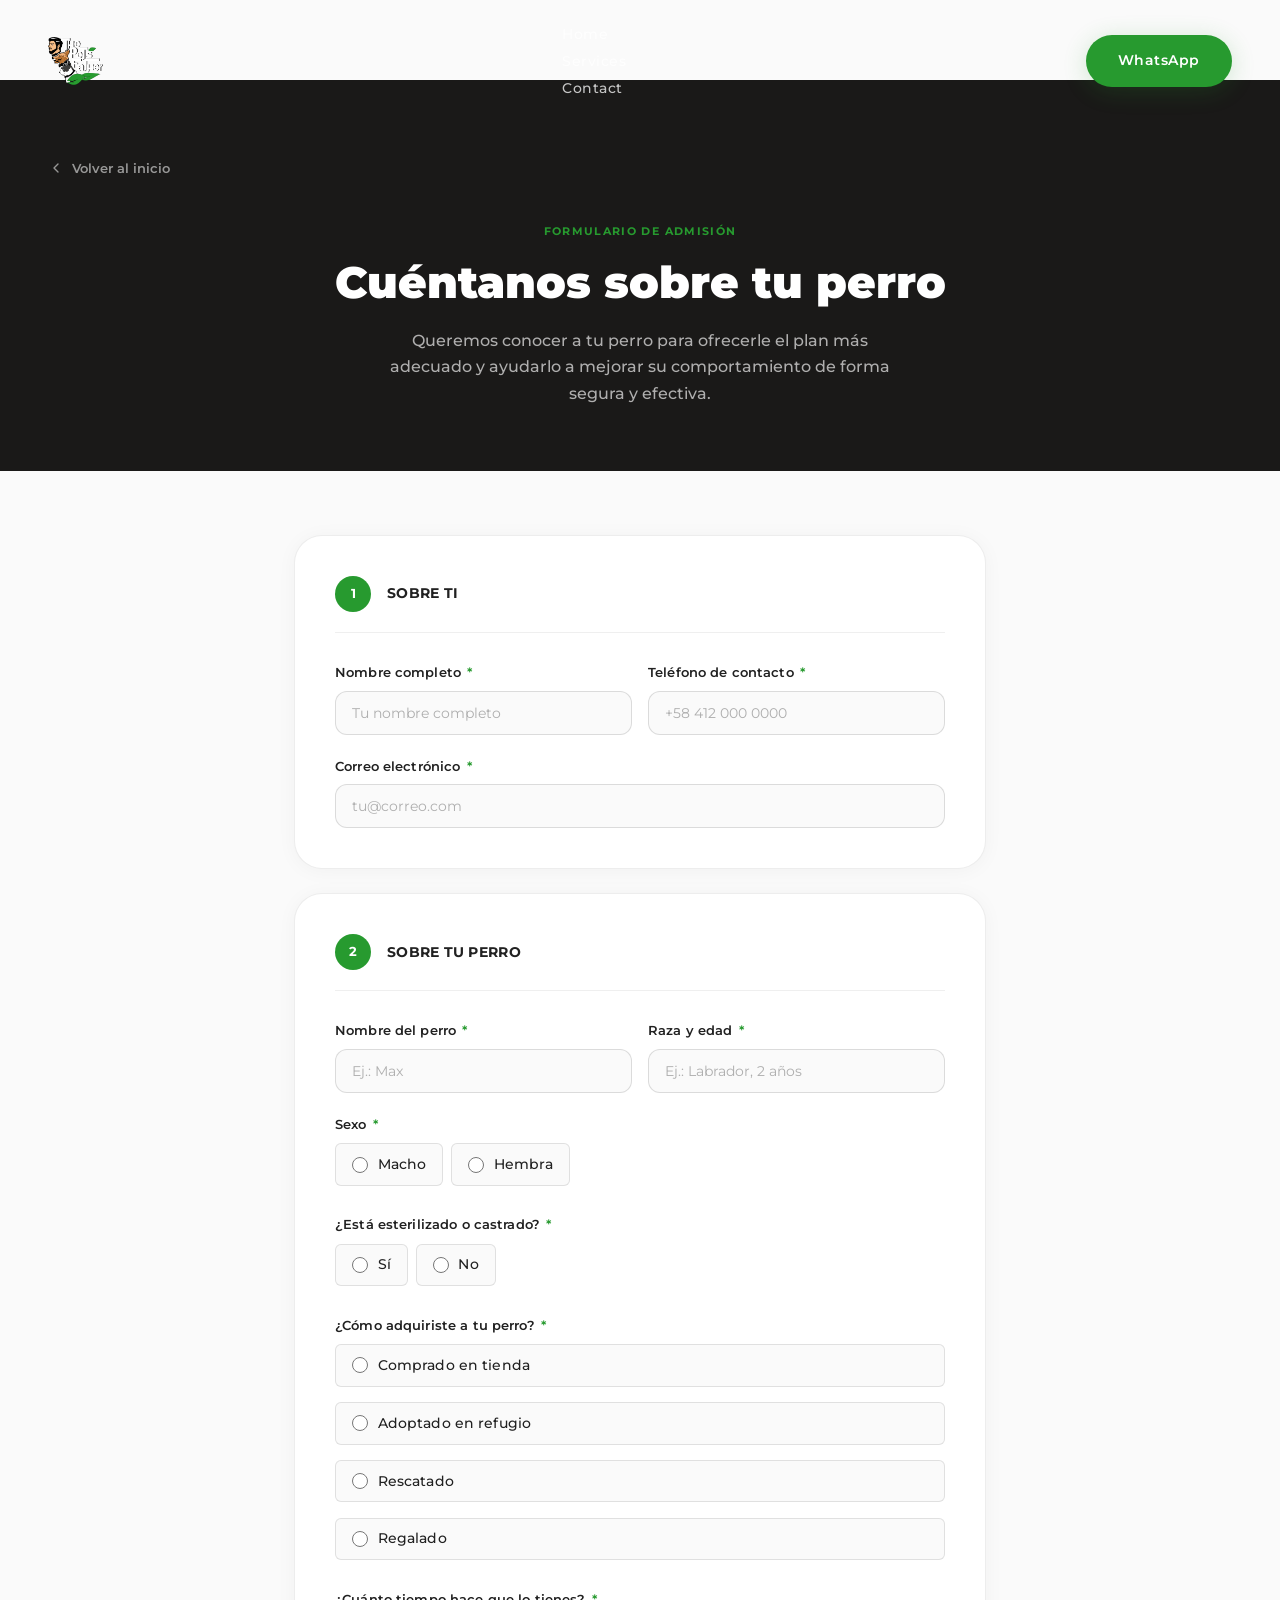
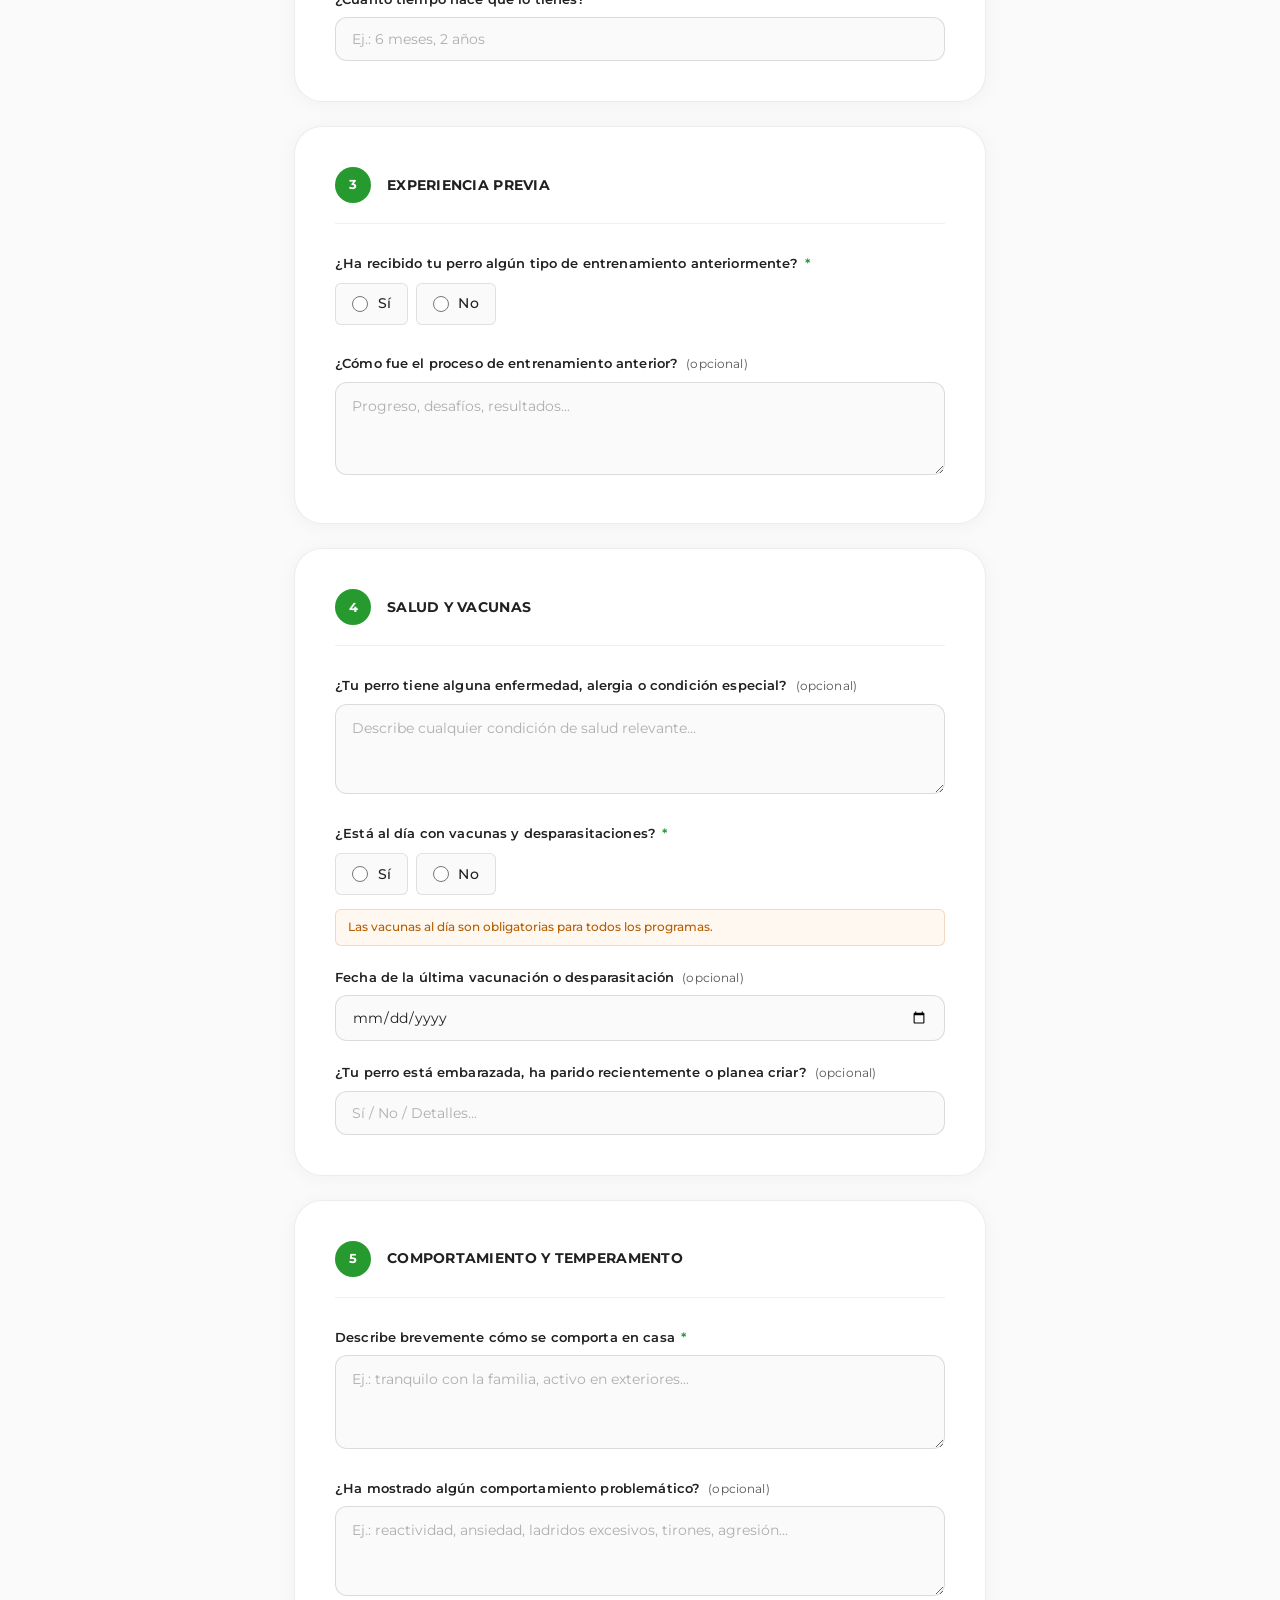
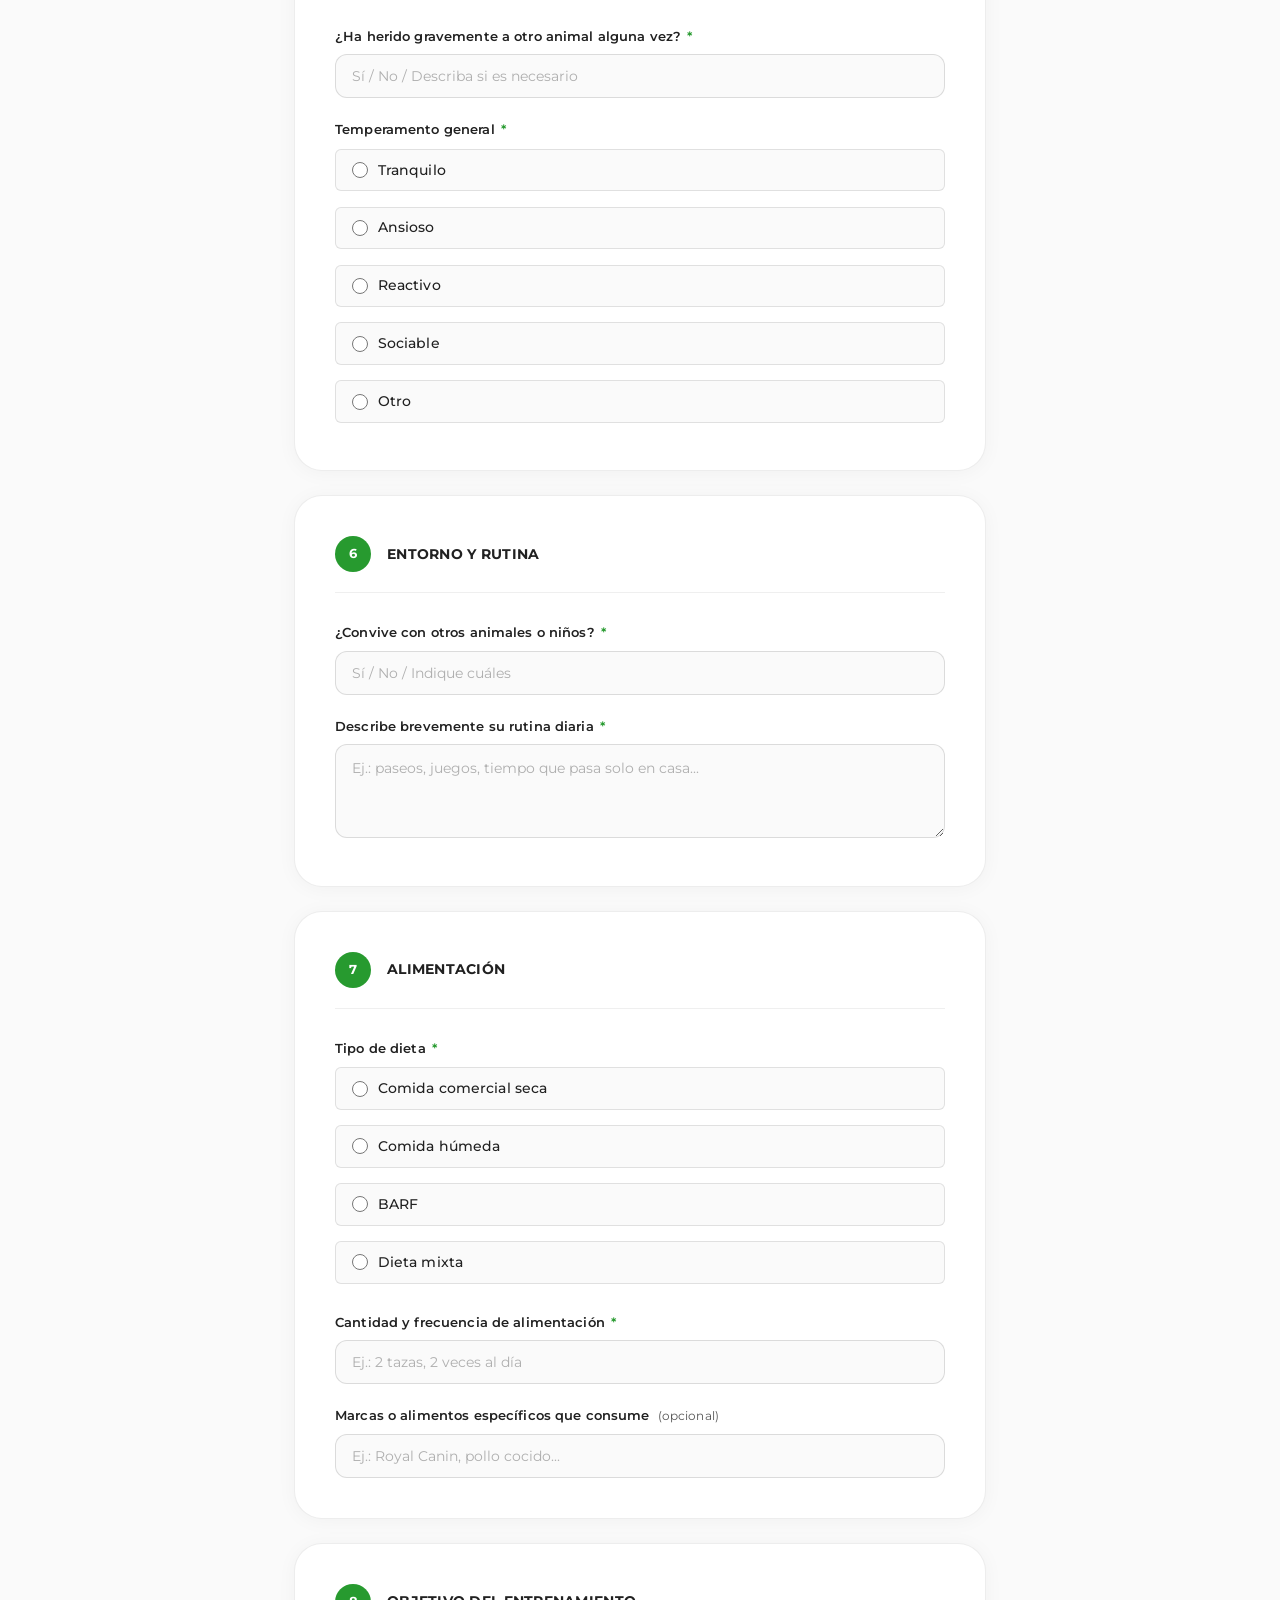
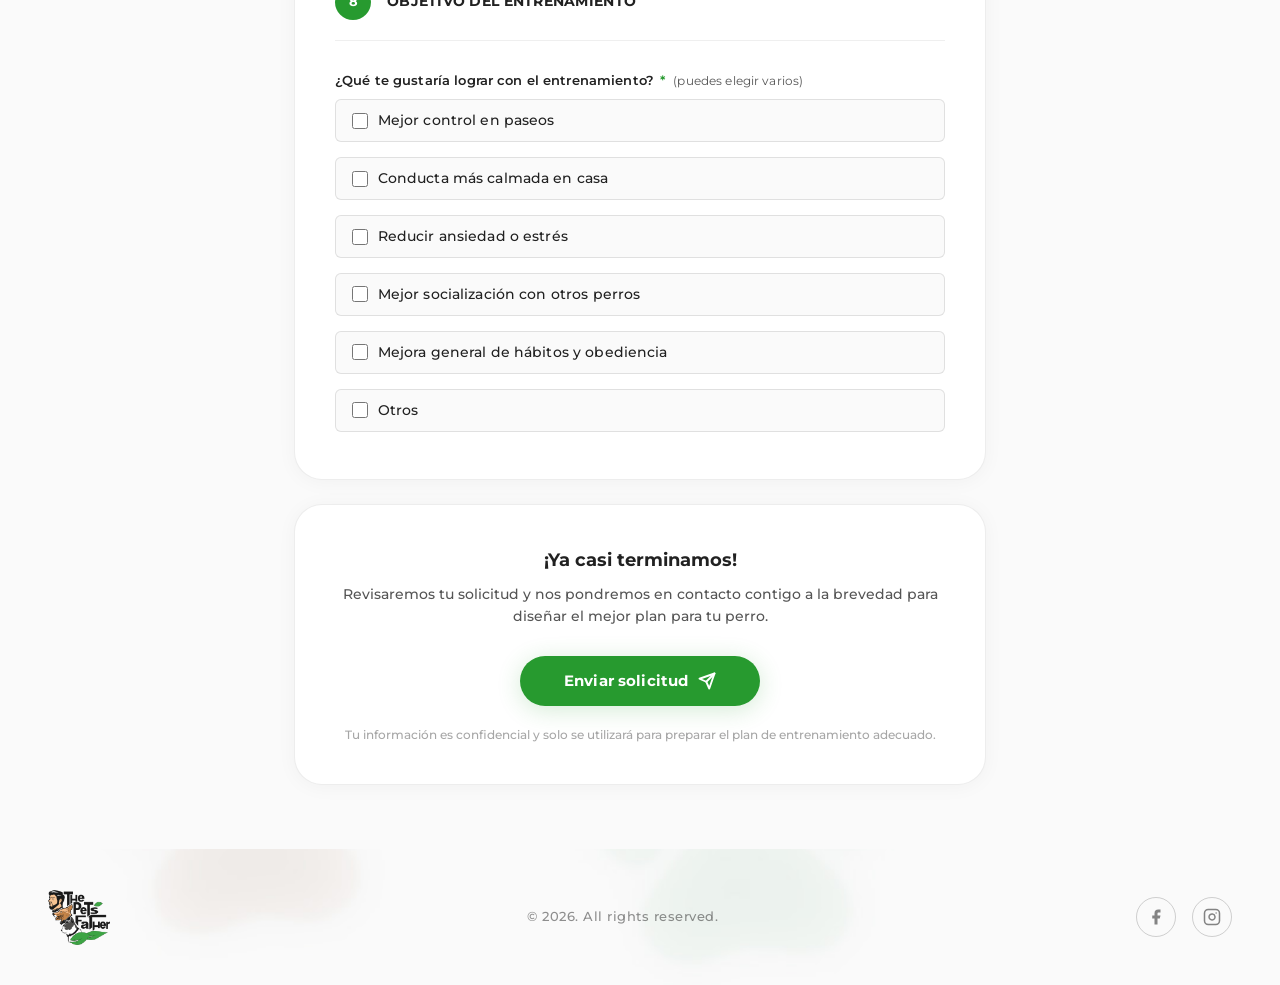
==== formulario.html @ f3e6806e "Add dynamic translation script to formulario.html" ====
<!DOCTYPE html>
<html lang="es">
<head>
  <meta charset="UTF-8">
  <meta name="viewport" content="width=device-width, initial-scale=1.0">
  <title>Formulario de Admisión — The Pets Father</title>
  <meta name="description" content="Completa el formulario de admisión para que podamos diseñar el plan de entrenamiento más adecuado para tu perro.">
  <link rel="preconnect" href="https://fonts.googleapis.com">
  <link rel="preconnect" href="https://fonts.gstatic.com" crossorigin>
  <link href="https://fonts.googleapis.com/css2?family=Montserrat:wght@400;500;600;700;900&display=swap" rel="stylesheet">
  <link rel="stylesheet" href="css/styles.css">
  <style>
    /* ── Form Page Specific Styles ── */

    .form-page {
      min-height: 100vh;
      background: var(--color-bg);
      padding-top: 5rem; /* offset for fixed header */
    }

    /* ── Page Hero ── */
    .form-hero {
      background: var(--color-dark-deep);
      padding: clamp(3rem, 6vw, 5rem) 0 clamp(2.5rem, 5vw, 4rem);
      text-align: center;
    }

    .form-hero__eyebrow {
      display: inline-block;
      font-size: 0.7rem;
      font-weight: 700;
      letter-spacing: 0.12em;
      color: var(--color-green);
      text-transform: uppercase;
      margin-bottom: 1rem;
    }

    .form-hero__title {
      font-size: clamp(1.75rem, 4vw, 2.75rem);
      font-weight: 900;
      color: var(--color-white);
      line-height: 1.15;
      margin: 0 auto 1.25rem;
      max-width: 620px;
    }

    .form-hero__desc {
      font-size: clamp(0.9rem, 1.5vw, 1rem);
      color: rgba(255, 255, 255, 0.65);
      max-width: 520px;
      margin: 0 auto;
      line-height: 1.65;
    }

    /* ── Form Container ── */
    .form-container {
      max-width: 740px;
      margin: 0 auto;
      padding: clamp(2.5rem, 5vw, 4rem) var(--space-md);
    }

    /* ── Progress Bar ── */
    .form-progress {
      display: flex;
      align-items: center;
      gap: 0.5rem;
      margin-bottom: clamp(2rem, 4vw, 3rem);
      overflow-x: auto;
      padding-bottom: 0.25rem;
      scrollbar-width: none;
    }

    .form-progress::-webkit-scrollbar { display: none; }

    .progress-step {
      display: flex;
      align-items: center;
      gap: 0.5rem;
      flex-shrink: 0;
    }

    .progress-step__dot {
      width: 28px;
      height: 28px;
      border-radius: 50%;
      background: var(--color-surface);
      border: 2px solid rgba(33, 33, 33, 0.12);
      display: flex;
      align-items: center;
      justify-content: center;
      font-size: 0.7rem;
      font-weight: 700;
      color: var(--color-text-light);
      transition: all var(--transition-smooth);
    }

    .progress-step__dot.active {
      background: var(--color-green);
      border-color: var(--color-green);
      color: white;
    }

    .progress-step__dot.done {
      background: var(--color-green);
      border-color: var(--color-green);
      color: white;
    }

    .progress-step__line {
      flex: 1;
      height: 2px;
      background: rgba(33, 33, 33, 0.1);
      min-width: 20px;
      max-width: 40px;
    }

    /* ── Form Sections ── */
    .form-section {
      background: white;
      border-radius: var(--radius-xl);
      border: 1px solid rgba(33, 33, 33, 0.08);
      padding: clamp(1.75rem, 4vw, 2.5rem);
      margin-bottom: 1.5rem;
      box-shadow: var(--shadow-subtle);
    }

    .form-section__header {
      display: flex;
      align-items: center;
      gap: 1rem;
      margin-bottom: 1.75rem;
      padding-bottom: 1.25rem;
      border-bottom: 1px solid rgba(33, 33, 33, 0.07);
    }

    .form-section__number {
      width: 36px;
      height: 36px;
      border-radius: 50%;
      background: var(--color-green);
      color: white;
      font-size: 0.8rem;
      font-weight: 700;
      display: flex;
      align-items: center;
      justify-content: center;
      flex-shrink: 0;
    }

    .form-section__title {
      font-size: 1rem;
      font-weight: 700;
      color: var(--color-text);
      letter-spacing: 0.02em;
      text-transform: uppercase;
      font-size: 0.85rem;
    }

    /* ── Form Fields ── */
    .field-group {
      margin-bottom: 1.25rem;
    }

    .field-group:last-child {
      margin-bottom: 0;
    }

    .field-row {
      display: grid;
      grid-template-columns: 1fr 1fr;
      gap: 1rem;
    }

    @media (max-width: 560px) {
      .field-row {
        grid-template-columns: 1fr;
      }
    }

    label {
      display: block;
      font-size: 0.825rem;
      font-weight: 600;
      color: var(--color-text);
      margin-bottom: 0.45rem;
      letter-spacing: 0.01em;
    }

    label .required {
      color: var(--color-green);
      margin-left: 2px;
    }

    label .optional {
      font-weight: 400;
      color: var(--color-text-light);
      font-size: 0.775rem;
      margin-left: 4px;
    }

    input[type="text"],
    input[type="email"],
    input[type="tel"],
    input[type="date"],
    select,
    textarea {
      width: 100%;
      padding: 0.75rem 1rem;
      border: 1.5px solid rgba(33, 33, 33, 0.14);
      border-radius: var(--radius-md);
      font-family: 'Montserrat', sans-serif;
      font-size: 0.875rem;
      color: var(--color-text);
      background: var(--color-bg);
      transition: border-color var(--transition-fast), box-shadow var(--transition-fast);
      appearance: none;
      -webkit-appearance: none;
      box-sizing: border-box;
    }

    input[type="text"]::placeholder,
    input[type="email"]::placeholder,
    input[type="tel"]::placeholder,
    textarea::placeholder {
      color: rgba(33, 33, 33, 0.35);
    }

    input[type="text"]:focus,
    input[type="email"]:focus,
    input[type="tel"]:focus,
    input[type="date"]:focus,
    select:focus,
    textarea:focus {
      outline: none;
      border-color: var(--color-green);
      box-shadow: 0 0 0 3px rgba(39, 154, 47, 0.1);
      background: white;
    }

    select {
      background-image: url("data:image/svg+xml,%3Csvg xmlns='http://www.w3.org/2000/svg' width='16' height='16' viewBox='0 0 24 24' fill='none' stroke='%23555' stroke-width='2' stroke-linecap='round' stroke-linejoin='round'%3E%3Cpolyline points='6 9 12 15 18 9'/%3E%3C/svg%3E");
      background-repeat: no-repeat;
      background-position: right 0.85rem center;
      padding-right: 2.5rem;
      cursor: pointer;
    }

    textarea {
      resize: vertical;
      min-height: 90px;
      line-height: 1.6;
    }

    /* ── Radio / Checkbox Groups ── */
    .choice-group {
      display: flex;
      flex-direction: column;
      gap: 0.5rem;
      margin-top: 0.5rem;
    }

    .choice-group--inline {
      flex-direction: row;
      flex-wrap: wrap;
      gap: 0.5rem;
    }

    .choice-option {
      display: flex;
      align-items: center;
      gap: 0.6rem;
      cursor: pointer;
      padding: 0.55rem 1rem;
      border-radius: var(--radius-sm);
      border: 1.5px solid rgba(33, 33, 33, 0.12);
      background: var(--color-bg);
      transition: all var(--transition-fast);
      user-select: none;
    }

    .choice-option:hover {
      border-color: var(--color-green);
      background: rgba(39, 154, 47, 0.04);
    }

    .choice-option input[type="radio"],
    .choice-option input[type="checkbox"] {
      width: 16px;
      height: 16px;
      flex-shrink: 0;
      accent-color: var(--color-green);
      cursor: pointer;
      margin: 0;
      padding: 0;
      border: none;
      border-radius: 0;
      background: none;
      box-shadow: none;
    }

    .choice-option input[type="radio"]:focus,
    .choice-option input[type="checkbox"]:focus {
      outline: 2px solid var(--color-green);
      outline-offset: 2px;
      box-shadow: none;
      border-color: transparent;
    }

    .choice-option span {
      font-size: 0.85rem;
      font-weight: 500;
      color: var(--color-text);
    }

    .choice-option:has(input:checked) {
      border-color: var(--color-green);
      background: rgba(39, 154, 47, 0.06);
    }

    /* Conditional sub-field */
    .conditional-field {
      margin-top: 0.75rem;
      padding-top: 0.75rem;
      border-top: 1px solid rgba(33, 33, 33, 0.07);
      display: none;
    }

    .conditional-field.visible {
      display: block;
    }

    /* ── Note / Warning ── */
    .field-note {
      font-size: 0.775rem;
      color: var(--color-text-light);
      margin-top: 0.4rem;
      line-height: 1.5;
    }

    .field-note--warning {
      color: #b35c00;
      background: #fff8f0;
      border: 1px solid rgba(179, 92, 0, 0.2);
      border-radius: var(--radius-sm);
      padding: 0.5rem 0.75rem;
    }

    /* ── Submit Section ── */
    .form-submit {
      background: white;
      border-radius: var(--radius-xl);
      border: 1px solid rgba(33, 33, 33, 0.08);
      padding: clamp(1.75rem, 4vw, 2.5rem);
      text-align: center;
      box-shadow: var(--shadow-subtle);
    }

    .form-submit__title {
      font-size: 1.1rem;
      font-weight: 700;
      color: var(--color-text);
      margin-bottom: 0.5rem;
    }

    .form-submit__desc {
      font-size: 0.875rem;
      color: var(--color-text-light);
      line-height: 1.6;
      margin-bottom: 1.75rem;
    }

    .btn--submit {
      background: var(--color-green);
      color: white;
      padding: 1rem 2.75rem;
      font-size: 0.925rem;
      font-weight: 700;
      border-radius: var(--radius-full);
      border: none;
      cursor: pointer;
      box-shadow: var(--shadow-green);
      transition: all var(--transition-smooth);
      letter-spacing: 0.01em;
      display: inline-flex;
      align-items: center;
      gap: 0.6rem;
    }

    .btn--submit:hover {
      background: var(--color-green-dark);
      transform: translateY(-2px);
      box-shadow: 0 8px 32px rgba(39, 154, 47, 0.3);
    }

    .btn--submit:focus {
      outline: 2px solid var(--color-green);
      outline-offset: 3px;
    }

    .btn--submit:active {
      transform: translateY(0);
    }

    .form-submit__privacy {
      font-size: 0.75rem;
      color: rgba(33, 33, 33, 0.4);
      margin-top: 1.25rem;
      line-height: 1.5;
    }

    /* ── Success State ── */
    .form-success {
      display: none;
      text-align: center;
      padding: clamp(3rem, 6vw, 5rem) 1.5rem;
    }

    .form-success.visible {
      display: block;
    }

    .form-success__icon {
      width: 72px;
      height: 72px;
      background: rgba(39, 154, 47, 0.1);
      border-radius: 50%;
      display: flex;
      align-items: center;
      justify-content: center;
      margin: 0 auto 1.5rem;
    }

    .form-success__icon svg {
      color: var(--color-green);
    }

    .form-success__title {
      font-size: clamp(1.5rem, 3vw, 2rem);
      font-weight: 900;
      color: var(--color-text);
      margin-bottom: 0.75rem;
    }

    .form-success__desc {
      font-size: 1rem;
      color: var(--color-text-light);
      max-width: 440px;
      margin: 0 auto 2rem;
      line-height: 1.65;
    }

    .form-body.submitted .form-sections {
      display: none;
    }

    .form-body.submitted .form-success {
      display: block;
    }

    /* ── Back link ── */
    .back-link-row {
      display: block;
      text-align: left;
      margin-bottom: 2rem;
    }

    .back-link {
      display: inline-flex;
      align-items: center;
      gap: 0.5rem;
      font-size: 0.825rem;
      font-weight: 600;
      color: rgba(255,255,255,0.55);
      text-decoration: none;
      transition: color var(--transition-fast);
    }

    .back-link:hover {
      color: white;
    }

    .back-link svg {
      width: 16px;
      height: 16px;
    }
  </style>
</head>
<body>

  <!-- ── Header ── -->
  <header class="header" id="site-header">
    <div class="container header__inner">
      <a href="index.html" class="header__logo" aria-label="The Pets Father — Inicio">
        <img src="Assets/logo white font.webp" alt="The Pets Father" width="160" height="48">
      </a>
      <nav class="header__nav" aria-label="Navegación principal">
        <ul class="header__nav-list">
          <li><a href="index.html" class="header__nav-link">Home</a></li>
          <li><a href="index.html#servicios" class="header__nav-link">Services</a></li>
          <li><a href="index.html#contacto" class="header__nav-link">Contact</a></li>
        </ul>
      </nav>
      <a href="https://api.whatsapp.com/send/?phone=584127922004&text=Hola%2C+me+interesa+el+servicio+de+%2ACuidado+Exclusivo%2A&type=phone_number&app_absent=0"
        class="btn btn--primary header__cta" target="_blank" rel="noopener noreferrer">
        WhatsApp
      </a>
      <button class="header__menu-toggle" aria-label="Abrir menú" aria-expanded="false" aria-controls="mobile-nav">
        <span></span><span></span><span></span>
      </button>
    </div>
    <nav class="mobile-nav" id="mobile-nav" aria-label="Menú móvil">
      <a href="index.html" class="mobile-nav__link">Home</a>
      <a href="index.html#servicios" class="mobile-nav__link">Services</a>
      <a href="index.html#contacto" class="mobile-nav__link">Contact</a>
    </nav>
  </header>

  <!-- ── Page Hero ── -->
  <div class="form-page">
    <div class="form-hero">
      <div class="container">
        <div class="back-link-row">
          <a href="index.html" class="back-link">
            <svg viewBox="0 0 24 24" fill="none" stroke="currentColor" stroke-width="2" stroke-linecap="round" stroke-linejoin="round"><polyline points="15 18 9 12 15 6"/></svg>
            Volver al inicio
          </a>
        </div>
        <p class="form-hero__eyebrow">FORMULARIO DE ADMISIÓN</p>
        <h1 class="form-hero__title">Cuéntanos sobre tu perro</h1>
        <p class="form-hero__desc">Queremos conocer a tu perro para ofrecerle el plan más adecuado y ayudarlo a mejorar su comportamiento de forma segura y efectiva.</p>
      </div>
    </div>

    <!-- ── Form Body ── -->
    <div class="form-container">
      <div class="form-body" id="form-body">

        <!-- Success State -->
        <div class="form-success" id="form-success" role="alert" aria-live="polite">
          <div class="form-success__icon">
            <svg width="36" height="36" viewBox="0 0 24 24" fill="none" stroke="currentColor" stroke-width="2.5" stroke-linecap="round" stroke-linejoin="round"><polyline points="20 6 9 17 4 12"/></svg>
          </div>
          <h2 class="form-success__title">¡Recibimos tu solicitud!</h2>
          <p class="form-success__desc">Revisaremos la información y nos pondremos en contacto contigo a la brevedad para diseñar el mejor plan para tu perro.</p>
          <a href="index.html" class="btn btn--primary">Volver al inicio</a>
        </div>

        <div class="form-sections" id="form-sections">
          <form id="admission-form" novalidate>

            <!-- Section 1 — Sobre ti -->
            <div class="form-section">
              <div class="form-section__header">
                <div class="form-section__number" aria-hidden="true">1</div>
                <h2 class="form-section__title">Sobre ti</h2>
              </div>

              <div class="field-row">
                <div class="field-group">
                  <label for="nombre">Nombre completo <span class="required" aria-label="requerido">*</span></label>
                  <input type="text" id="nombre" name="nombre" placeholder="Tu nombre completo" required autocomplete="name">
                </div>
                <div class="field-group">
                  <label for="telefono">Teléfono de contacto <span class="required" aria-label="requerido">*</span></label>
                  <input type="tel" id="telefono" name="telefono" placeholder="+58 412 000 0000" required autocomplete="tel">
                </div>
              </div>

              <div class="field-group">
                <label for="email">Correo electrónico <span class="required" aria-label="requerido">*</span></label>
                <input type="email" id="email" name="email" placeholder="tu@correo.com" required autocomplete="email">
              </div>
            </div>

            <!-- Section 2 — Sobre tu perro -->
            <div class="form-section">
              <div class="form-section__header">
                <div class="form-section__number" aria-hidden="true">2</div>
                <h2 class="form-section__title">Sobre tu perro</h2>
              </div>

              <div class="field-row">
                <div class="field-group">
                  <label for="nombre-perro">Nombre del perro <span class="required" aria-label="requerido">*</span></label>
                  <input type="text" id="nombre-perro" name="nombre_perro" placeholder="Ej.: Max" required>
                </div>
                <div class="field-group">
                  <label for="raza-edad">Raza y edad <span class="required" aria-label="requerido">*</span></label>
                  <input type="text" id="raza-edad" name="raza_edad" placeholder="Ej.: Labrador, 2 años" required>
                </div>
              </div>

              <div class="field-group">
                <label>Sexo <span class="required" aria-label="requerido">*</span></label>
                <div class="choice-group choice-group--inline" role="radiogroup" aria-label="Sexo del perro">
                  <label class="choice-option">
                    <input type="radio" name="sexo" value="macho" required>
                    <span>Macho</span>
                  </label>
                  <label class="choice-option">
                    <input type="radio" name="sexo" value="hembra">
                    <span>Hembra</span>
                  </label>
                </div>
              </div>

              <div class="field-group">
                <label>¿Está esterilizado o castrado? <span class="required" aria-label="requerido">*</span></label>
                <div class="choice-group choice-group--inline" role="radiogroup" aria-label="Estado de esterilización">
                  <label class="choice-option">
                    <input type="radio" name="esterilizado" value="si" required>
                    <span>Sí</span>
                  </label>
                  <label class="choice-option">
                    <input type="radio" name="esterilizado" value="no">
                    <span>No</span>
                  </label>
                </div>
              </div>

              <div class="field-group">
                <label>¿Cómo adquiriste a tu perro? <span class="required" aria-label="requerido">*</span></label>
                <div class="choice-group" role="radiogroup" aria-label="Forma de adquisición">
                  <label class="choice-option">
                    <input type="radio" name="adquisicion" value="tienda" required>
                    <span>Comprado en tienda</span>
                  </label>
                  <label class="choice-option">
                    <input type="radio" name="adquisicion" value="refugio">
                    <span>Adoptado en refugio</span>
                  </label>
                  <label class="choice-option">
                    <input type="radio" name="adquisicion" value="rescatado">
                    <span>Rescatado</span>
                  </label>
                  <label class="choice-option">
                    <input type="radio" name="adquisicion" value="regalado">
                    <span>Regalado</span>
                  </label>
                </div>
              </div>

              <div class="field-group">
                <label for="tiempo-tenencia">¿Cuánto tiempo hace que lo tienes? <span class="required" aria-label="requerido">*</span></label>
                <input type="text" id="tiempo-tenencia" name="tiempo_tenencia" placeholder="Ej.: 6 meses, 2 años" required>
              </div>
            </div>

            <!-- Section 3 — Experiencia previa -->
            <div class="form-section">
              <div class="form-section__header">
                <div class="form-section__number" aria-hidden="true">3</div>
                <h2 class="form-section__title">Experiencia previa</h2>
              </div>

              <div class="field-group">
                <label>¿Ha recibido tu perro algún tipo de entrenamiento anteriormente? <span class="required" aria-label="requerido">*</span></label>
                <div class="choice-group choice-group--inline" role="radiogroup" aria-label="Entrenamiento previo">
                  <label class="choice-option">
                    <input type="radio" name="entrenamiento_previo" value="si" id="entrenamiento-si" required>
                    <span>Sí</span>
                  </label>
                  <label class="choice-option">
                    <input type="radio" name="entrenamiento_previo" value="no" id="entrenamiento-no">
                    <span>No</span>
                  </label>
                </div>

                <div class="conditional-field" id="tipo-entrenamiento-field">
                  <label for="tipo-entrenamiento">¿Qué tipo de entrenamiento?</label>
                  <input type="text" id="tipo-entrenamiento" name="tipo_entrenamiento" placeholder="Ej.: obediencia básica, clicker, etc.">
                </div>
              </div>

              <div class="field-group">
                <label for="proceso-entrenamiento">¿Cómo fue el proceso de entrenamiento anterior? <span class="optional">(opcional)</span></label>
                <textarea id="proceso-entrenamiento" name="proceso_entrenamiento" placeholder="Progreso, desafíos, resultados..." rows="3"></textarea>
              </div>
            </div>

            <!-- Section 4 — Salud y vacunas -->
            <div class="form-section">
              <div class="form-section__header">
                <div class="form-section__number" aria-hidden="true">4</div>
                <h2 class="form-section__title">Salud y vacunas</h2>
              </div>

              <div class="field-group">
                <label for="condicion-especial">¿Tu perro tiene alguna enfermedad, alergia o condición especial? <span class="optional">(opcional)</span></label>
                <textarea id="condicion-especial" name="condicion_especial" placeholder="Describe cualquier condición de salud relevante..." rows="2"></textarea>
              </div>

              <div class="field-group">
                <label>¿Está al día con vacunas y desparasitaciones? <span class="required" aria-label="requerido">*</span></label>
                <div class="choice-group choice-group--inline" role="radiogroup" aria-label="Estado de vacunación">
                  <label class="choice-option">
                    <input type="radio" name="vacunas" value="si" required>
                    <span>Sí</span>
                  </label>
                  <label class="choice-option">
                    <input type="radio" name="vacunas" value="no">
                    <span>No</span>
                  </label>
                </div>
                <p class="field-note field-note--warning">Las vacunas al día son obligatorias para todos los programas.</p>
              </div>

              <div class="field-group">
                <label for="fecha-vacuna">Fecha de la última vacunación o desparasitación <span class="optional">(opcional)</span></label>
                <input type="date" id="fecha-vacuna" name="fecha_vacuna">
              </div>

              <div class="field-group">
                <label for="estado-reproductivo">¿Tu perro está embarazada, ha parido recientemente o planea criar? <span class="optional">(opcional)</span></label>
                <input type="text" id="estado-reproductivo" name="estado_reproductivo" placeholder="Sí / No / Detalles...">
              </div>
            </div>

            <!-- Section 5 — Comportamiento y temperamento -->
            <div class="form-section">
              <div class="form-section__header">
                <div class="form-section__number" aria-hidden="true">5</div>
                <h2 class="form-section__title">Comportamiento y temperamento</h2>
              </div>

              <div class="field-group">
                <label for="comportamiento-casa">Describe brevemente cómo se comporta en casa <span class="required" aria-label="requerido">*</span></label>
                <textarea id="comportamiento-casa" name="comportamiento_casa" placeholder="Ej.: tranquilo con la familia, activo en exteriores..." rows="3" required></textarea>
              </div>

              <div class="field-group">
                <label for="comportamiento-problematico">¿Ha mostrado algún comportamiento problemático? <span class="optional">(opcional)</span></label>
                <textarea id="comportamiento-problematico" name="comportamiento_problematico" placeholder="Ej.: reactividad, ansiedad, ladridos excesivos, tirones, agresión..." rows="2"></textarea>
              </div>

              <div class="field-group">
                <label for="heridas-animales">¿Ha herido gravemente a otro animal alguna vez? <span class="required" aria-label="requerido">*</span></label>
                <input type="text" id="heridas-animales" name="heridas_animales" placeholder="Sí / No / Describa si es necesario" required>
              </div>

              <div class="field-group">
                <label>Temperamento general <span class="required" aria-label="requerido">*</span></label>
                <div class="choice-group" role="group" aria-label="Temperamento del perro">
                  <label class="choice-option">
                    <input type="radio" name="temperamento" value="tranquilo" required>
                    <span>Tranquilo</span>
                  </label>
                  <label class="choice-option">
                    <input type="radio" name="temperamento" value="ansioso">
                    <span>Ansioso</span>
                  </label>
                  <label class="choice-option">
                    <input type="radio" name="temperamento" value="reactivo">
                    <span>Reactivo</span>
                  </label>
                  <label class="choice-option">
                    <input type="radio" name="temperamento" value="sociable">
                    <span>Sociable</span>
                  </label>
                  <label class="choice-option">
                    <input type="radio" name="temperamento" value="otro">
                    <span>Otro</span>
                  </label>
                  <div class="conditional-field" id="temperamento-otro-field">
                    <label for="temperamento-otro">Especifica:</label>
                    <input type="text" id="temperamento-otro" name="temperamento_otro" placeholder="Describe el temperamento...">
                  </div>
                </div>
              </div>
            </div>

            <!-- Section 6 — Entorno y rutina -->
            <div class="form-section">
              <div class="form-section__header">
                <div class="form-section__number" aria-hidden="true">6</div>
                <h2 class="form-section__title">Entorno y rutina</h2>
              </div>

              <div class="field-group">
                <label for="convivencia">¿Convive con otros animales o niños? <span class="required" aria-label="requerido">*</span></label>
                <input type="text" id="convivencia" name="convivencia" placeholder="Sí / No / Indique cuáles" required>
              </div>

              <div class="field-group">
                <label for="rutina-diaria">Describe brevemente su rutina diaria <span class="required" aria-label="requerido">*</span></label>
                <textarea id="rutina-diaria" name="rutina_diaria" placeholder="Ej.: paseos, juegos, tiempo que pasa solo en casa..." rows="3" required></textarea>
              </div>
            </div>

            <!-- Section 7 — Alimentación -->
            <div class="form-section">
              <div class="form-section__header">
                <div class="form-section__number" aria-hidden="true">7</div>
                <h2 class="form-section__title">Alimentación</h2>
              </div>

              <div class="field-group">
                <label>Tipo de dieta <span class="required" aria-label="requerido">*</span></label>
                <div class="choice-group" role="radiogroup" aria-label="Tipo de dieta">
                  <label class="choice-option">
                    <input type="radio" name="dieta" value="seca" required>
                    <span>Comida comercial seca</span>
                  </label>
                  <label class="choice-option">
                    <input type="radio" name="dieta" value="humeda">
                    <span>Comida húmeda</span>
                  </label>
                  <label class="choice-option">
                    <input type="radio" name="dieta" value="barf">
                    <span>BARF</span>
                  </label>
                  <label class="choice-option">
                    <input type="radio" name="dieta" value="mixta">
                    <span>Dieta mixta</span>
                  </label>
                </div>
              </div>

              <div class="field-group">
                <label for="cantidad-frecuencia">Cantidad y frecuencia de alimentación <span class="required" aria-label="requerido">*</span></label>
                <input type="text" id="cantidad-frecuencia" name="cantidad_frecuencia" placeholder="Ej.: 2 tazas, 2 veces al día" required>
              </div>

              <div class="field-group">
                <label for="marcas-alimentos">Marcas o alimentos específicos que consume <span class="optional">(opcional)</span></label>
                <input type="text" id="marcas-alimentos" name="marcas_alimentos" placeholder="Ej.: Royal Canin, pollo cocido...">
              </div>
            </div>

            <!-- Section 8 — Objetivo del entrenamiento -->
            <div class="form-section">
              <div class="form-section__header">
                <div class="form-section__number" aria-hidden="true">8</div>
                <h2 class="form-section__title">Objetivo del entrenamiento</h2>
              </div>

              <div class="field-group">
                <label>¿Qué te gustaría lograr con el entrenamiento? <span class="required" aria-label="requerido">*</span> <span class="optional">(puedes elegir varios)</span></label>
                <div class="choice-group" role="group" aria-label="Objetivos del entrenamiento">
                  <label class="choice-option">
                    <input type="checkbox" name="objetivo" value="paseos">
                    <span>Mejor control en paseos</span>
                  </label>
                  <label class="choice-option">
                    <input type="checkbox" name="objetivo" value="conducta_casa">
                    <span>Conducta más calmada en casa</span>
                  </label>
                  <label class="choice-option">
                    <input type="checkbox" name="objetivo" value="ansiedad">
                    <span>Reducir ansiedad o estrés</span>
                  </label>
                  <label class="choice-option">
                    <input type="checkbox" name="objetivo" value="socializacion">
                    <span>Mejor socialización con otros perros</span>
                  </label>
                  <label class="choice-option">
                    <input type="checkbox" name="objetivo" value="habitos">
                    <span>Mejora general de hábitos y obediencia</span>
                  </label>
                  <label class="choice-option">
                    <input type="checkbox" name="objetivo" value="otro" id="objetivo-otro-check">
                    <span>Otros</span>
                  </label>
                  <div class="conditional-field" id="objetivo-otro-field">
                    <label for="objetivo-otro">Especifica tu objetivo:</label>
                    <input type="text" id="objetivo-otro" name="objetivo_otro" placeholder="Describe tu objetivo...">
                  </div>
                </div>
              </div>
            </div>

            <!-- Submit -->
            <div class="form-submit">
              <p class="form-submit__title">¡Ya casi terminamos!</p>
              <p class="form-submit__desc">Revisaremos tu solicitud y nos pondremos en contacto contigo a la brevedad para diseñar el mejor plan para tu perro.</p>
              <button type="submit" class="btn--submit">
                Enviar solicitud
                <svg width="18" height="18" viewBox="0 0 24 24" fill="none" stroke="currentColor" stroke-width="2.5" stroke-linecap="round" stroke-linejoin="round" aria-hidden="true"><line x1="22" y1="2" x2="11" y2="13"/><polygon points="22 2 15 22 11 13 2 9 22 2"/></svg>
              </button>
              <p class="form-submit__privacy">Tu información es confidencial y solo se utilizará para preparar el plan de entrenamiento adecuado.</p>
            </div>

          </form>
        </div><!-- /form-sections -->
      </div><!-- /form-body -->
    </div><!-- /form-container -->
  </div><!-- /form-page -->

  <!-- ── Footer ── -->
  <footer class="footer" style="background:#FAFAFA url('Assets/paws BG mobile.jpg') center/cover no-repeat;">
    <div class="container footer__inner">
      <a href="index.html" class="footer__logo" aria-label="The Pets Father — Inicio">
        <img src="Assets/logo black font.webp" alt="The Pets Father" width="140" height="42" loading="lazy">
      </a>
      <p class="footer__copy" style="color:rgba(33,33,33,0.5);">© 2026. All rights reserved.</p>
      <div class="footer__social">
        <a href="https://www.facebook.com/thepetsfather" class="footer__social-link" style="border:1px solid rgba(33,33,33,0.2);color:rgba(33,33,33,0.55);" target="_blank" rel="noopener noreferrer" aria-label="Facebook">
          <svg viewBox="0 0 24 24" fill="currentColor" width="20" height="20" aria-hidden="true"><path d="M18 2h-3a5 5 0 0 0-5 5v3H7v4h3v8h4v-8h3l1-4h-4V7a1 1 0 0 1 1-1h3z"/></svg>
        </a>
        <a href="https://www.instagram.com/thepetsfather/" class="footer__social-link" style="border:1px solid rgba(33,33,33,0.2);color:rgba(33,33,33,0.55);" target="_blank" rel="noopener noreferrer" aria-label="Instagram">
          <svg viewBox="0 0 24 24" fill="none" stroke="currentColor" stroke-width="2" stroke-linecap="round" stroke-linejoin="round" width="20" height="20" aria-hidden="true"><rect x="2" y="2" width="20" height="20" rx="5" ry="5"/><path d="M16 11.37A4 4 0 1 1 12.63 8 4 4 0 0 1 16 11.37z"/><line x1="17.5" y1="6.5" x2="17.51" y2="6.5"/></svg>
        </a>
      </div>
    </div>
  </footer>

  <script src="js/main.js"></script>
  <script>
    // ── Conditional Fields ──
    function toggleConditional(trigger, targetId) {
      const target = document.getElementById(targetId);
      if (!target) return;
      if (trigger.checked) {
        target.classList.add('visible');
      } else {
        target.classList.remove('visible');
      }
    }

    // Entrenamiento previo
    document.getElementById('entrenamiento-si').addEventListener('change', function () {
      document.getElementById('tipo-entrenamiento-field').classList.add('visible');
    });
    document.getElementById('entrenamiento-no').addEventListener('change', function () {
      document.getElementById('tipo-entrenamiento-field').classList.remove('visible');
    });

    // Temperamento "Otro"
    document.querySelectorAll('input[name="temperamento"]').forEach(function (radio) {
      radio.addEventListener('change', function () {
        const otroField = document.getElementById('temperamento-otro-field');
        if (this.value === 'otro') {
          otroField.classList.add('visible');
        } else {
          otroField.classList.remove('visible');
        }
      });
    });

    // Objetivo "Otros"
    document.getElementById('objetivo-otro-check').addEventListener('change', function () {
      toggleConditional(this, 'objetivo-otro-field');
    });

    // ── Form Submission ──
    document.getElementById('admission-form').addEventListener('submit', function (e) {
      e.preventDefault();

      // Basic required field validation
      const requiredFields = this.querySelectorAll('[required]');
      let valid = true;

      requiredFields.forEach(function (field) {
        if (field.type === 'radio') return; // handled per group below
        if (!field.value.trim()) {
          field.style.borderColor = '#d0021b';
          field.focus();
          valid = false;
        } else {
          field.style.borderColor = '';
        }
      });

      // Validate required radio groups
      const radioGroups = ['sexo', 'esterilizado', 'adquisicion', 'entrenamiento_previo', 'vacunas', 'temperamento', 'dieta'];
      radioGroups.forEach(function (name) {
        const checked = document.querySelector('input[name="' + name + '"]:checked');
        if (!checked) {
          const group = document.querySelector('input[name="' + name + '"]').closest('.field-group');
          if (group) group.style.outline = '2px solid #d0021b';
          valid = false;
        } else {
          const group = document.querySelector('input[name="' + name + '"]').closest('.field-group');
          if (group) group.style.outline = '';
        }
      });

      if (!valid) {
        const firstError = document.querySelector('[style*="border-color: rgb(208, 2, 27)"], [style*="outline: 2px solid"]');
        if (firstError) firstError.scrollIntoView({ behavior: 'smooth', block: 'center' });
        return;
      }

      // Gather form data safely (including all checkboxes)
      const data = new FormData(this);
      const payload = {};
      for (const [key, value] of data.entries()) {
        if (payload[key]) {
          if (!Array.isArray(payload[key])) payload[key] = [payload[key]];
          payload[key].push(value);
        } else {
          payload[key] = value;
        }
      }

      // Automatically attach the current language!
      payload['idioma'] = localStorage.getItem('tpf-lang') || 'es';

      // Show sending state
      const btn = this.querySelector('.btn--submit');
      const originalText = btn.innerHTML;
      btn.innerHTML = "Enviando...";
      btn.disabled = true;

      // Send to Make.com Webhook
      fetch('https://hook.us2.make.com/e3aglgivo25qoh8tdfh68j42devaqc8p', {
        method: 'POST',
        headers: { 'Content-Type': 'application/json' },
        body: JSON.stringify(payload)
      })
      .then(response => {
        // Show success screen
        document.getElementById('form-body').classList.add('submitted');
        window.scrollTo({ top: 0, behavior: 'smooth' });
      })
      .catch(error => {
        console.error('Error:', error);
        alert("Hubo un error al intentar enviar el formulario. Por favor, intenta enviarlo de nuevo.");
      })
      .finally(() => {
        btn.innerHTML = originalText;
        btn.disabled = false;
      });
    });

    // Clear error styling on input
    document.querySelectorAll('input, textarea, select').forEach(function (el) {
      el.addEventListener('input', function () {
        this.style.borderColor = '';
        const group = this.closest('.field-group');
        if (group) group.style.outline = '';
      });
    });
  </script>
  <script>
    (function() {
      const formTranslations = {
        'Volver al inicio': 'Back to home',
        'FORMULARIO DE ADMISIÓN': 'ADMISSION FORM',
        'Cuéntanos sobre tu perro': 'Tell us about your dog',
        'Queremos conocer a tu perro para ofrecerle el plan más adecuado y ayudarlo a mejorar su comportamiento de forma segura y efectiva.': 'We want to get to know your dog to offer the most suitable plan and help improve their behavior safely and effectively.',
        '¡Recibimos tu solicitud!': 'We received your request!',
        'Revisaremos la información y nos pondremos en contacto contigo a la brevedad para diseñar el mejor plan para tu perro.': 'We will review the information and contact you shortly to design the best plan for your dog.',
        'Sobre ti': 'About you',
        'Nombre completo': 'Full name',
        'Teléfono de contacto': 'Contact phone',
        'Correo electrónico': 'Email address',
        'Sobre tu perro': 'About your dog',
        'Nombre del perro': 'Dog\'s name',
        'Raza y edad': 'Breed and age',
        'Sexo': 'Sex',
        'Macho': 'Male',
        'Hembra': 'Female',
        '¿Está esterilizado o castrado?': 'Is your dog spayed or neutered?',
        'Sí': 'Yes',
        'No': 'No',
        '¿Cómo adquiriste a tu perro?': 'How did you acquire your dog?',
        'Comprado en tienda': 'Bought in a store',
        'Adoptado en refugio': 'Adopted from a shelter',
        'Rescatado': 'Rescued',
        'Regalado': 'Gifted',
        '¿Cuánto tiempo hace que lo tienes?': 'How long have you had them?',
        'Experiencia previa': 'Previous experience',
        '¿Ha recibido tu perro algún tipo de entrenamiento anteriormente?': 'Has your dog received any type of training before?',
        '¿Qué tipo de entrenamiento?': 'What type of training?',
        '¿Cómo fue el proceso de entrenamiento anterior?': 'How was the previous training process?',
        'Salud y vacunas': 'Health and vaccinations',
        '¿Tu perro tiene alguna enfermedad, alergia o condición especial?': 'Does your dog have any illness, allergy or special condition?',
        '¿Está al día con vacunas y desparasitaciones?': 'Are they up to date with vaccinations and deworming?',
        'Las vacunas al día son obligatorias para todos los programas.': 'Up-to-date vaccinations are mandatory for all programs.',
        'Fecha de la última vacunación o desparasitación': 'Date of last vaccination or deworming',
        '¿Tu perro está embarazada, ha parido recientemente o planea criar?': 'Is your dog pregnant, has recently given birth or do you plan to breed?',
        'Comportamiento y temperamento': 'Behavior and temperament',
        'Describe brevemente cómo se comporta en casa': 'Briefly describe how they behave at home',
        '¿Ha mostrado algún comportamiento problemático?': 'Have they shown any problematic behavior?',
        '¿Ha herido gravemente a otro animal alguna vez?': 'Have they ever seriously injured another animal?',
        'Temperamento general': 'General temperament',
        'Tranquilo': 'Calm',
        'Ansioso': 'Anxious',
        'Reactivo': 'Reactive',
        'Sociable': 'Sociable',
        'Otro': 'Other',
        'Especifica:': 'Specify:',
        'Entorno y rutina': 'Environment and routine',
        '¿Convive con otros animales o niños?': 'Do they live with other animals or children?',
        'Describe brevemente su rutina diaria': 'Briefly describe their daily routine',
        'Alimentación': 'Feeding',
        'Tipo de dieta': 'Type of diet',
        'Comida comercial seca': 'Dry commercial food',
        'Comida húmeda': 'Wet commercial food',
        'BARF': 'BARF / Raw diet',
        'Dieta mixta': 'Mixed diet',
        'Cantidad y frecuencia de alimentación': 'Amount and feeding frequency',
        'Marcas o alimentos específicos que consume': 'Specific brands or foods they consume',
        'Objetivo del entrenamiento': 'Training goal',
        '¿Qué te gustaría lograr con el entrenamiento?': 'What would you like to achieve with the training?',
        'Mejor control en paseos': 'Better control on walks',
        'Conducta más calmada en casa': 'Calmer behavior at home',
        'Reducir ansiedad o estrés': 'Reduce anxiety or stress',
        'Mejor socialización con otros perros': 'Better socialization with other dogs',
        'Mejora general de hábitos y obediencia': 'General improvement of habits and obedience',
        'Otros': 'Others',
        'Especifica tu objetivo:': 'Specify your goal:',
        '¡Ya casi terminamos!': 'We\'re almost done!',
        'Tu información es confidencial y solo se utilizará para preparar el plan de entrenamiento adecuado.': 'Your information is confidential and will only be used to prepare the appropriate training plan.',
        'Enviar solicitud': 'Submit application',
        '(opcional)': '(optional)'
      };

      const customPlaceholders = {
        'Tu nombre completo': 'Your full name',
        'tu@correo.com': 'you@email.com',
        'Ej.: Max': 'E.g.: Max',
        'Ej.: Labrador, 2 años': 'E.g.: Labrador, 2 years',
        'Ej.: 6 meses, 2 años': 'E.g.: 6 months, 2 years',
        'Ej.: obediencia básica, clicker, etc.': 'E.g.: basic obedience, clicker, etc.',
        'Progreso, desafíos, resultados...': 'Progress, challenges, results...',
        'Describe cualquier condición de salud relevante...': 'Describe any relevant health condition...',
        'Sí / No / Detalles...': 'Yes / No / Details...',
        'Ej.: tranquilo con la familia, activo en exteriores...': 'E.g.: calm with family, active outdoors...',
        'Ej.: reactividad, ansiedad, ladridos excesivos, tirones, agresión...': 'E.g.: reactivity, anxiety, excessive barking, pulling, aggression...',
        'Sí / No / Describa si es necesario': 'Yes / No / Describe if necessary',
        'Describe el temperamento...': 'Describe the temperament...',
        'Sí / No / Indique cuáles': 'Yes / No / Indicate which ones',
        'Ej.: paseos, juegos, tiempo que pasa solo en casa...': 'E.g.: walks, playtime, time spent alone at home...',
        'Ej.: 2 tazas, 2 veces al día': 'E.g.: 2 cups, twice a day',
        'Ej.: Royal Canin, pollo cocido...': 'E.g.: Royal Canin, cooked chicken...',
        'Describe tu objetivo...': 'Describe your goal...'
      };
      
      const savedLang = localStorage.getItem('tpf-lang');
      if (savedLang === 'en') {
        document.title = 'Admission Form — The Pets Father';
        
        const walkDom = function(node) {
          if (node.nodeType === 3) {
            let trimmed = node.nodeValue.trim();
            if (formTranslations[trimmed]) {
              node.nodeValue = node.nodeValue.replace(trimmed, formTranslations[trimmed]);
            } else if (trimmed.includes('(puedes elegir varios)')) {
               node.nodeValue = node.nodeValue.replace('(puedes elegir varios)', '(you can choose several)');
            }
          } else if (node.nodeType === 1 && node.nodeName !== 'SCRIPT' && node.nodeName !== 'STYLE') {
            for (let i = 0; i < node.childNodes.length; i++) {
              walkDom(node.childNodes[i]);
            }
          }
        };
        walkDom(document.body);
        
        document.querySelectorAll('input[placeholder], textarea[placeholder]').forEach(input => {
          const pt = input.getAttribute('placeholder').trim();
          if (customPlaceholders[pt]) input.setAttribute('placeholder', customPlaceholders[pt]);
        });
      }
    })();
  </script>
</body>
</html>
---- css/styles.css ----
/* ============================================
   THE PETS FATHER — Premium Design System
   Aesthetic: Refined editorial, warm luxury
   ============================================ */

@font-face {
  font-family: 'Montserrat';
  src: url('../Assets/Montserrat-VariableFont_wght.ttf') format('truetype');
  font-weight: 100 900;
  font-style: normal;
  font-display: swap;
}

/* — Tokens — */
:root {
  --color-bg: #FAFAFA;
  --color-surface: #E6E6D4;
  --color-text: #212121;
  --color-text-light: #555;
  --color-green: #279A2F;
  --color-green-dark: #1e7a25;
  --color-green-glow: rgba(39, 154, 47, 0.15);
  --color-dark: #3A3937;
  --color-dark-deep: #1a1918;
  --color-white: #FFFFFF;
  --color-cream: #f5f3eb;
  --color-border: rgba(33, 33, 33, 0.08);

  --font-display: 'Montserrat', sans-serif;
  --font-body: 'Montserrat', sans-serif;

  --space-xs: 0.5rem;
  --space-sm: 1rem;
  --space-md: 1.5rem;
  --space-lg: 2.5rem;
  --space-xl: 4rem;
  --space-2xl: 6rem;
  --space-3xl: 8rem;
  --space-section: clamp(5rem, 10vw, 9rem);

  --radius-sm: 6px;
  --radius-md: 12px;
  --radius-lg: 20px;
  --radius-xl: 28px;
  --radius-full: 9999px;

  --shadow-subtle: 0 2px 20px rgba(0, 0, 0, 0.04);
  --shadow-card: 0 4px 32px rgba(0, 0, 0, 0.06);
  --shadow-elevated: 0 12px 48px rgba(0, 0, 0, 0.1);
  --shadow-green: 0 4px 24px rgba(39, 154, 47, 0.2);

  --transition-fast: 200ms cubic-bezier(0.25, 0.46, 0.45, 0.94);
  --transition-smooth: 400ms cubic-bezier(0.25, 0.46, 0.45, 0.94);
  --transition-spring: 500ms cubic-bezier(0.34, 1.56, 0.64, 1);

  --container-max: 1280px;
  --container-narrow: 960px;
}

/* — Reset & Base — */
*,
*::before,
*::after {
  box-sizing: border-box;
  margin: 0;
  padding: 0;
}

html {
  scroll-behavior: smooth;
  -webkit-font-smoothing: antialiased;
  -moz-osx-font-smoothing: grayscale;
}

body {
  font-family: var(--font-body);
  color: var(--color-text);
  background: var(--color-bg);
  line-height: 1.7;
  font-size: 16px;
  overflow-x: hidden;
  font-weight: 500;
}

img {
  max-width: 100%;
  height: auto;
  display: block;
}

a {
  text-decoration: none;
  color: inherit;
}

button {
  border: none;
  cursor: pointer;
  font-family: inherit;
}

ul {
  list-style: none;
}

/* — Utility — */
.container {
  width: 100%;
  max-width: var(--container-max);
  margin: 0 auto;
  padding: 0 clamp(1.25rem, 4vw, 3rem);
}

.container--narrow {
  max-width: var(--container-narrow);
}

.eyebrow {
  font-family: var(--font-body);
  font-size: 0.625rem;
  font-weight: 600;
  letter-spacing: 0.15em;
  text-transform: uppercase;
  color: var(--color-green);
  display: inline-flex;
  align-items: center;
  text-align: center;
  gap: 0.5rem;
  background: var(--color-green-glow);
  backdrop-filter: blur(3px);
  -webkit-backdrop-filter: blur(12px);
  border: 2px solid rgba(250, 244, 244, 0.25);
  padding: 0.35rem 0.75rem;
  border-radius: var(--radius-full);
}

@media (min-width: 768px) {
  .eyebrow {
    font-size: 0.75rem;
    letter-spacing: 0.2em;
    padding: 0.4rem 1.25rem;
    gap: 0.75rem;
  }
}

.eyebrow::before {
  display: none;
}

.section-title {
  font-family: var(--font-display);
  font-weight: 900;
  line-height: 1.15;
  color: var(--color-text);
  letter-spacing: -0.01em;
}

.btn {
  display: inline-flex;
  align-items: center;
  justify-content: center;
  gap: 0.5rem;
  padding: 0.875rem 2rem;
  font-family: var(--font-body);
  font-size: 0.875rem;
  font-weight: 600;
  letter-spacing: 0.04em;
  border-radius: var(--radius-full);
  transition: all var(--transition-smooth);
  position: relative;
  overflow: hidden;
}

.btn--primary {
  background: var(--color-green);
  color: var(--color-white);
  box-shadow: var(--shadow-green);
}

.btn--primary:hover {
  background: var(--color-green-dark);
  transform: translateY(-2px);
  box-shadow: 0 8px 32px rgba(39, 154, 47, 0.3);
}

.btn--secondary {
  background: transparent;
  color: var(--color-white);
  border: 1.5px solid rgba(255, 255, 255, 0.4);
}

.btn--secondary:hover {
  border-color: var(--color-white);
  background: rgba(255, 255, 255, 0.08);
  transform: translateY(-2px);
}

.btn--dark {
  background: var(--color-dark);
  color: var(--color-white);
}

.btn--dark:hover {
  background: var(--color-dark-deep);
  transform: translateY(-2px);
  box-shadow: var(--shadow-elevated);
}

.btn--outline {
  background: transparent;
  color: var(--color-dark);
  border: 1.5px solid var(--color-border);
}

.btn--outline:hover {
  border-color: var(--color-green);
  color: var(--color-green);
}

/* Focus states */
.btn:focus-visible,
a:focus-visible {
  outline: 2px solid var(--color-green);
  outline-offset: 3px;
}

/* — Scroll Reveal — */
.reveal {
  opacity: 0;
  transform: translateY(40px);
  transition: opacity 0.8s cubic-bezier(0.16, 1, 0.3, 1),
    transform 0.8s cubic-bezier(0.16, 1, 0.3, 1);
}

.reveal.revealed {
  opacity: 1;
  transform: translateY(0);
}

.reveal-delay-1 {
  transition-delay: 100ms;
}

.reveal-delay-2 {
  transition-delay: 200ms;
}

.reveal-delay-3 {
  transition-delay: 300ms;
}

.reveal-delay-4 {
  transition-delay: 400ms;
}

.reveal-delay-5 {
  transition-delay: 500ms;
}

/* ============================================
   HEADER
   ============================================ */
.header {
  position: fixed;
  top: 0;
  left: 0;
  right: 0;
  z-index: 1000;
  padding: 1.25rem 0;
  transition: all var(--transition-smooth);
}

.header.scrolled {
  background: rgba(26, 25, 24, 0.95);
  backdrop-filter: blur(20px);
  -webkit-backdrop-filter: blur(20px);
  padding: 0.75rem 0;
  box-shadow: 0 4px 30px rgba(0, 0, 0, 0.15);
}

.header__inner {
  display: flex;
  align-items: center;
  justify-content: space-between;
}

.header__logo img {
  height: 48px;
  width: auto;
  transition: height var(--transition-smooth);
}

.header.scrolled .header__logo img {
  height: 38px;
}

.header__nav {
  display: none;
  align-items: center;
  gap: 2.5rem;
}

.header__nav-link {
  font-size: 0.85rem;
  font-weight: 500;
  color: rgba(255, 255, 255, 0.75);
  letter-spacing: 0.04em;
  transition: color var(--transition-fast);
  position: relative;
}

.header__nav-link::after {
  content: '';
  position: absolute;
  bottom: -4px;
  left: 0;
  width: 0;
  height: 1.5px;
  background: var(--color-green);
  transition: width var(--transition-smooth);
}

.header__nav-link:hover {
  color: var(--color-white);
}

.header__nav-link:hover::after {
  width: 100%;
}

.header__cta {
  display: none;
}

.header__cta .btn {
  padding: 0.625rem 1.5rem;
  font-size: 0.8rem;
}

/* Mobile menu toggle */
.header__menu-toggle {
  display: flex;
  flex-direction: column;
  gap: 5px;
  background: none;
  padding: 8px;
  cursor: pointer;
}

.header__menu-toggle span {
  width: 24px;
  height: 2px;
  background: var(--color-white);
  transition: all var(--transition-fast);
  border-radius: 2px;
}

.header__menu-toggle.active span:nth-child(1) {
  transform: translateY(7px) rotate(45deg);
}

.header__menu-toggle.active span:nth-child(2) {
  opacity: 0;
}

.header__menu-toggle.active span:nth-child(3) {
  transform: translateY(-7px) rotate(-45deg);
}

/* Mobile nav */
.mobile-nav {
  position: fixed;
  inset: 0;
  background: rgba(26, 25, 24, 0.98);
  backdrop-filter: blur(30px);
  -webkit-backdrop-filter: blur(30px);
  z-index: 999;
  display: flex;
  flex-direction: column;
  align-items: center;
  justify-content: center;
  gap: 2rem;
  opacity: 0;
  pointer-events: none;
  transition: opacity var(--transition-smooth);
}

.mobile-nav.open {
  opacity: 1;
  pointer-events: all;
}

.mobile-nav__link {
  font-family: var(--font-display);
  font-size: 2rem;
  font-weight: 500;
  color: var(--color-white);
  transition: color var(--transition-fast);
}

.mobile-nav__link:hover {
  color: var(--color-green);
}

/* ============================================
   SECTION 01 — HERO
   ============================================ */
.hero {
  position: relative;
  min-height: 100vh;
  min-height: 100dvh;
  display: flex;
  align-items: flex-end;
  padding-bottom: clamp(3rem, 8vw, 6rem);
  overflow: hidden;
}

.hero__bg {
  position: absolute;
  inset: 0;
  z-index: -2;
}

.hero__bg img {
  width: 100%;
  height: 100%;
  object-fit: cover;
}

.hero__bg .hero__bg-desktop {
  display: none;
}

.hero__bg .hero__bg-mobile {
  display: block;
}

.hero__overlay {
  position: absolute;
  inset: 0;
  z-index: -1;
  background: linear-gradient(to top,
      rgba(26, 25, 24, 0.92) 0%,
      rgba(26, 25, 24, 0.7) 35%,
      rgba(26, 25, 24, 0.3) 65%,
      rgba(26, 25, 24, 0.15) 100%);
}

.hero__content {
  position: relative;
  z-index: 1;
  max-width: 680px;
}

.hero__eyebrow {
  margin-bottom: var(--space-md);
  color: var(--color-white);
  font-weight: bold;
  animation: fadeUp 0.8s cubic-bezier(0.16, 1, 0.3, 1) 0.2s both;
}

.hero__title {
  font-family: var(--font-display);
  font-size: clamp(2.5rem, 7vw, 4.5rem);
  font-weight: 900;
  line-height: 1.05;
  color: var(--color-white);
  margin-bottom: var(--space-md);
  letter-spacing: -0.02em;
  animation: fadeUp 0.8s cubic-bezier(0.16, 1, 0.3, 1) 0.35s both;
}

.hero__body {
  font-size: clamp(0.95rem, 1.8vw, 1.125rem);
  color: rgba(255, 255, 255, 0.8);
  line-height: 1.7;
  margin-bottom: var(--space-lg);
  max-width: 540px;
  animation: fadeUp 0.8s cubic-bezier(0.16, 1, 0.3, 1) 0.5s both;
}

.hero__benefits {
  display: flex;
  flex-direction: column;
  gap: 0.625rem;
  margin-bottom: var(--space-lg);
  animation: fadeUp 0.8s cubic-bezier(0.16, 1, 0.3, 1) 0.65s both;
}

.hero__benefit {
  display: flex;
  align-items: center;
  gap: 0.75rem;
  font-size: 0.95rem;
  font-weight: 500;
  color: rgba(255, 255, 255, 0.9);
}

.hero__benefit-icon {
  width: 22px;
  height: 22px;
  border-radius: 50%;
  background: var(--color-green);
  display: flex;
  align-items: center;
  justify-content: center;
  flex-shrink: 0;
}

.hero__benefit-icon svg {
  width: 12px;
  height: 12px;
  color: white;
}

.hero__actions {
  display: flex;
  flex-wrap: nowrap;
  gap: 0.5rem;
  animation: fadeUp 0.8s cubic-bezier(0.16, 1, 0.3, 1) 0.8s both;
  width: 100%;
}

.hero__actions .btn {
  flex: 1;
  padding: 0.75rem 0.5rem;
  font-size: 0.75rem;
  white-space: normal;
  text-align: center;
  line-height: 1.2;
}

@media (min-width: 768px) {
  .hero__actions {
    flex-wrap: wrap;
    gap: 1rem;
    width: auto;
  }

  .hero__actions .btn {
    flex: none;
    padding: 0.875rem 2rem;
    font-size: 0.875rem;
    white-space: nowrap;
  }
}

.hero__social {
  position: absolute;
  right: clamp(1.25rem, 4vw, 3rem);
  bottom: clamp(3rem, 8vw, 6rem);
  display: none;
  flex-direction: column;
  gap: 1rem;
  z-index: 2;
}

.hero__social-link {
  width: 40px;
  height: 40px;
  border-radius: 50%;
  border: 1.5px solid rgba(255, 255, 255, 0.25);
  display: flex;
  align-items: center;
  justify-content: center;
  color: rgba(255, 255, 255, 0.7);
  transition: all var(--transition-fast);
}

.hero__social-link:hover {
  border-color: var(--color-green);
  color: var(--color-green);
  transform: translateY(-2px);
}

.hero__social-link svg {
  width: 18px;
  height: 18px;
}

@keyframes fadeUp {
  from {
    opacity: 0;
    transform: translateY(30px);
  }

  to {
    opacity: 1;
    transform: translateY(0);
  }
}

/* ============================================
   SECTION 1.2 — DAYCARE DEPORTIVO
   ============================================ */
.daycare {
  padding: var(--space-section) 0;
  background: var(--color-surface);
  position: relative;
  overflow: hidden;
}

.daycare__header {
  text-align: center;
  margin-bottom: var(--space-xl);
  max-width: 640px;
  margin-left: auto;
  margin-right: auto;
}

.daycare__header .eyebrow {
  margin-bottom: var(--space-md);
}

.daycare__title {
  font-family: var(--font-display);
  font-size: clamp(1.875rem, 4.5vw, 3.25rem);
  font-weight: 900;
  color: var(--color-text);
  line-height: 1.15;
  letter-spacing: -0.01em;
  margin-bottom: var(--space-md);
}

.daycare__subtitle {
  font-size: 1.05rem;
  color: var(--color-text-light);
  line-height: 1.75;
}

/* Grid */
.daycare__grid {
  display: grid;
  grid-template-columns: 1fr;
  gap: var(--space-md);
}

@media (min-width: 640px) {
  .daycare__grid {
    grid-template-columns: repeat(2, 1fr);
  }
}

@media (min-width: 1024px) {
  .daycare__grid {
    grid-template-columns: repeat(4, 1fr);
  }
}

/* Cards */
.daycare__card {
  background: rgba(39, 154, 47, 0.06);
  border: 1px solid rgba(39, 154, 47, 0.18);
  border-radius: var(--radius-lg);
  padding: var(--space-lg);
  display: flex;
  flex-direction: column;
  gap: var(--space-md);
  transition: border-color var(--transition-fast),
              transform var(--transition-fast),
              box-shadow var(--transition-fast);
}

.daycare__card:hover {
  border-color: var(--color-green);
  transform: translateY(-4px);
  box-shadow: var(--shadow-card);
}

/* Wide (5th) card — spans full row */
.daycare__card--wide {
  grid-column: 1 / -1;
}

@media (min-width: 1024px) {
  .daycare__card--wide {
    flex-direction: row;
    align-items: center;
    gap: var(--space-xl);
    padding: var(--space-xl);
  }
}

/* Icon */
.daycare__card-icon {
  width: 56px;
  height: 56px;
  flex-shrink: 0;
  background: var(--color-green-glow);
  border-radius: var(--radius-md);
  display: flex;
  align-items: center;
  justify-content: center;
  color: var(--color-green);
}

.daycare__card-icon--lg {
  width: 68px;
  height: 68px;
}

.daycare__card-icon svg { display: block; }

/* Content */
.daycare__card-content {
  display: flex;
  flex-direction: column;
  gap: 0.5rem;
}

.daycare__card-title {
  font-family: var(--font-display);
  font-size: 1.075rem;
  font-weight: 700;
  color: var(--color-text);
  line-height: 1.3;
}

.daycare__card--wide .daycare__card-title {
  font-size: clamp(1.25rem, 2.5vw, 1.5rem);
}

.daycare__card-desc {
  font-size: 0.875rem;
  color: var(--color-text-light);
  line-height: 1.75;
}

.daycare__card--wide .daycare__card-desc {
  font-size: 1rem;
  max-width: 680px;
}

/* ============================================
   SECTION 02 — ABOUT
   ============================================ */
.about {
  padding: var(--space-section) 0;
  background-color: var(--color-bg);
  background-image: url('../Assets/paws BG mobile.jpg');
  background-size: cover;
  background-position: center;
  background-repeat: no-repeat;
}

@media (min-width: 768px) {
  .about {
    background-image: url('../Assets/paws BG desktop.jpg');
  }
}

.about__grid {
  display: grid;
  gap: var(--space-xl);
}

.about__media {
  position: relative;
  border-radius: var(--radius-lg);
  overflow: hidden;
  aspect-ratio: 4/5;
  box-shadow: var(--shadow-elevated);
}

.about__media::after {
  content: '';
  position: absolute;
  inset: 0;
  border-radius: inherit;
  border: 1px solid rgba(255, 255, 255, 0.1);
  pointer-events: none;
}

.about__video {
  width: 100%;
  height: 100%;
  object-fit: cover;
}

.about__content {
  display: flex;
  flex-direction: column;
  justify-content: center;
}

.about__eyebrow {
  margin-bottom: var(--space-md);
}

.about__title {
  font-size: clamp(2rem, 4.5vw, 3.25rem);
  margin-bottom: var(--space-md);
}

.about__intro {
  font-family: var(--font-display);
  font-size: clamp(1.25rem, 2.5vw, 1.625rem);
  font-weight: 500;
  line-height: 1.4;
  color: var(--color-text);
  margin-bottom: var(--space-md);
  font-style: italic;
}

.about__body {
  font-size: 1rem;
  color: var(--color-text-light);
  line-height: 1.8;
  max-width: 520px;
}

.about__body strong {
  color: var(--color-text);
  font-weight: 600;
}

/* Decorative leaf accent */
.about__accent {
  width: 60px;
  height: 3px;
  background: linear-gradient(90deg, var(--color-green), transparent);
  border-radius: 2px;
  margin-top: var(--space-lg);
}

/* ============================================
   SECTION 03 — METHOD
   ============================================ */
.method {
  padding: var(--space-section) 0;
  background: var(--color-surface);
  position: relative;
}

.method__header {
  text-align: center;
  margin-bottom: var(--space-xl);
}

.method__title {
  font-size: clamp(1.875rem, 4vw, 3rem);
  max-width: 600px;
  margin: 0 auto;
}

.method__grid {
  display: grid;
  grid-template-columns: repeat(2, 1fr);
  gap: var(--space-sm);
}

.method__card {
  position: relative;
  border-radius: var(--radius-lg);
  overflow: hidden;
  aspect-ratio: 3/4;
  cursor: pointer;
}

/* Last (5th) card spans full width on mobile 2-col */
.method__grid > .method__card:last-child {
  grid-column: 1 / -1;
  aspect-ratio: 16/9;
}

.method__card-img {
  width: 100%;
  height: 100%;
  object-fit: cover;
  transition: transform 0.6s cubic-bezier(0.16, 1, 0.3, 1);
}

.method__card:hover .method__card-img {
  transform: scale(1.06);
}

.method__card-overlay {
  position: absolute;
  inset: 0;
  background: linear-gradient(to top,
      rgba(26, 25, 24, 0.85) 0%,
      rgba(26, 25, 24, 0.2) 50%,
      transparent 100%);
  display: flex;
  align-items: flex-end;
  padding: var(--space-md);
  transition: background var(--transition-smooth);
}

.method__card:hover .method__card-overlay {
  background: linear-gradient(to top,
      rgba(39, 154, 47, 0.85) 0%,
      rgba(39, 154, 47, 0.15) 50%,
      transparent 100%);
}

.method__card-title {
  font-family: var(--font-display);
  font-size: 1.375rem;
  font-weight: 900;
  color: var(--color-white);
  line-height: 1.2;
  transform: translateY(0);
  transition: transform var(--transition-smooth);
}

.method__card:hover .method__card-title {
  transform: translateY(-4px);
}

.method__card-number {
  position: absolute;
  top: var(--space-md);
  right: var(--space-md);
  font-family: var(--font-display);
  font-size: 1rem;
  font-weight: 900;
  color: rgba(255, 255, 255, 0.4);
  width: 36px;
  height: 36px;
  border-radius: 50%;
  border: 1.5px solid rgba(255, 255, 255, 0.2);
  display: flex;
  align-items: center;
  justify-content: center;
  transition: all var(--transition-smooth);
}

.method__card:hover .method__card-number {
  border-color: rgba(255, 255, 255, 0.6);
  color: rgba(255, 255, 255, 0.8);
}

/* ============================================
   SECTION 04 — SERVICES
   ============================================ */
.services {
  padding: var(--space-section) 0;
  background-color: var(--color-bg);
  background-image: url('../Assets/paws BG mobile.jpg');
  background-size: cover;
  background-position: center;
  background-repeat: no-repeat;
}

@media (min-width: 768px) {
  .services {
    background-image: url('../Assets/paws BG desktop.jpg');
  }
}

.services__header {
  text-align: center;
  margin-bottom: var(--space-xl);
}

.services__title {
  font-size: clamp(1.875rem, 4vw, 3rem);
}

.services__grid {
  display: grid;
  gap: var(--space-md);
  margin-bottom: var(--space-xl);
}

.service-card {
  background: var(--color-white);
  border-radius: var(--radius-lg);
  padding: var(--space-lg);
  border: 1px solid var(--color-border);
  transition: all var(--transition-smooth);
  position: relative;
  overflow: hidden;
}

.service-card:hover {
  border-color: var(--color-green);
  box-shadow: var(--shadow-card);
  transform: translateY(-4px);
}

.service-card--featured {
  border-color: var(--color-green);
  box-shadow: 0 0 0 1px var(--color-green);
}

.service-card--featured::before {
  content: '';
  position: absolute;
  top: 0;
  left: 0;
  right: 0;
  height: 3px;
  background: linear-gradient(90deg, var(--color-green), var(--color-green-dark));
}

.service-card__tag {
  display: inline-block;
  font-size: 0.65rem;
  font-weight: 700;
  letter-spacing: 0.15em;
  text-transform: uppercase;
  color: var(--color-green);
  background: var(--color-green-glow);
  padding: 0.35rem 0.875rem;
  border-radius: var(--radius-full);
  margin-bottom: var(--space-sm);
}

.service-card__title {
  font-family: var(--font-display);
  font-size: 1.625rem;
  font-weight: 900;
  margin-bottom: 0.375rem;
  line-height: 1.2;
}

.service-card__subtitle {
  font-size: 0.85rem;
  color: var(--color-green);
  font-weight: 600;
  margin-bottom: var(--space-sm);
}

.service-card__desc {
  font-size: 0.95rem;
  color: var(--color-text-light);
  line-height: 1.7;
  margin-bottom: var(--space-md);
}

.service-card__actions {
  display: flex;
  align-items: center;
  flex-wrap: wrap;
  gap: var(--space-sm);
}

.service-card__link {
  font-size: 0.85rem;
  font-weight: 500;
  color: var(--color-green);
  display: inline-flex;
  align-items: center;
  gap: 0.375rem;
  transition: gap var(--transition-fast);
}

.service-card__link:hover {
  gap: 0.625rem;
}

.service-card__link svg {
  width: 14px;
  height: 14px;
}

/* Grooming featured block */
.grooming {
  background: var(--color-dark);
  border-radius: var(--radius-xl);
  overflow: hidden;
  display: grid;
  gap: 0;
}

.grooming__image {
  aspect-ratio: 4/3;
  overflow: hidden;
}

.grooming__image img {
  width: 100%;
  height: 100%;
  object-fit: cover;
}

.grooming__content {
  padding: var(--space-lg);
  color: var(--color-white);
}

.grooming__title {
  font-family: var(--font-display);
  font-size: clamp(1.75rem, 3vw, 2.25rem);
  font-weight: 900;
  margin-bottom: 0.5rem;
  color: var(--color-white);
}

.grooming__desc {
  font-size: 0.95rem;
  color: rgba(255, 255, 255, 0.7);
  margin-bottom: var(--space-md);
  line-height: 1.7;
}

.grooming__includes-label {
  font-size: 0.7rem;
  font-weight: 700;
  letter-spacing: 0.15em;
  text-transform: uppercase;
  color: var(--color-green);
  margin-bottom: var(--space-sm);
}

.grooming__includes {
  display: flex;
  flex-wrap: wrap;
  gap: 0.5rem;
  margin-bottom: var(--space-md);
}

.grooming__includes li {
  font-size: 0.8rem;
  font-weight: 500;
  color: rgba(255, 255, 255, 0.9);
  background: rgba(255, 255, 255, 0.08);
  padding: 0.375rem 0.875rem;
  border-radius: var(--radius-full);
  border: 1px solid rgba(255, 255, 255, 0.1);
}

.grooming__quote {
  font-family: var(--font-display);
  font-style: italic;
  font-size: 1rem;
  color: rgba(255, 255, 255, 0.6);
  border-left: 2px solid var(--color-green);
  padding-left: var(--space-sm);
  margin-bottom: var(--space-lg);
  line-height: 1.6;
}

.grooming__cta .btn {
  width: 100%;
}

/* ============================================
   SECTION 05 — WHY CHOOSE US
   ============================================ */
.why {
  padding: var(--space-section) 0;
  background: var(--color-surface);
}

.why__header {
  text-align: center;
  margin-bottom: var(--space-xl);
}

.why__title {
  font-size: clamp(1.875rem, 4vw, 3rem);
}

.why__grid {
  display: grid;
  grid-template-columns: 1fr;
  gap: var(--space-sm);
  margin-bottom: var(--space-section);
}

.why__item {
  display: flex;
  align-items: center;
  gap: var(--space-sm);
  padding: var(--space-sm) var(--space-md);
  background: var(--color-white);
  border-radius: var(--radius-md);
  border: 1px solid var(--color-border);
  transition: all var(--transition-fast);
}

.why__item:hover {
  border-color: var(--color-green);
  box-shadow: var(--shadow-subtle);
}

.why__item-icon {
  width: 32px;
  height: 32px;
  border-radius: 50%;
  background: var(--color-green-glow);
  display: flex;
  align-items: center;
  justify-content: center;
  flex-shrink: 0;
}

.why__item-icon svg {
  width: 16px;
  height: 16px;
  color: var(--color-green);
}

.why__item-text {
  font-size: 0.9rem;
  font-weight: 500;
  color: var(--color-text);
}

/* Promise block */
.promise {
  position: relative;
  border-radius: var(--radius-xl);
  overflow: hidden;
  min-height: 480px;
  display: flex;
  align-items: center;
}

.promise__bg {
  position: absolute;
  inset: 0;
  z-index: 0;
}

.promise__bg img {
  width: 100%;
  height: 100%;
  object-fit: cover;
}

.promise__bg::after {
  content: '';
  position: absolute;
  inset: 0;
  background: linear-gradient(135deg,
      rgba(26, 25, 24, 0.9) 0%,
      rgba(26, 25, 24, 0.75) 50%,
      rgba(26, 25, 24, 0.85) 100%);
}

.promise__content {
  position: relative;
  z-index: 1;
  padding: clamp(2rem, 5vw, 4rem);
  max-width: 640px;
}

.promise__label {
  font-size: 0.7rem;
  font-weight: 700;
  letter-spacing: 0.2em;
  color: var(--color-green);
  margin-bottom: var(--space-md);
}

.promise__text {
  font-family: var(--font-display);
  font-size: clamp(1.375rem, 3vw, 2rem);
  font-weight: 500;
  color: var(--color-white);
  line-height: 1.4;
  margin-bottom: var(--space-lg);
}

.promise__quote {
  font-family: var(--font-display);
  font-style: italic;
  font-size: clamp(1rem, 2vw, 1.25rem);
  color: rgba(255, 255, 255, 0.7);
  line-height: 1.6;
  border-left: 2px solid var(--color-green);
  padding-left: var(--space-md);
}

/* ============================================
   SECTION 06 — SOCIAL CAROUSEL
   ============================================ */
.social {
  padding: var(--space-section) 0;
  background: var(--color-bg);
  overflow: hidden;
}

.social__header {
  text-align: center;
  margin-bottom: var(--space-lg);
}

.social__title {
  font-size: clamp(1.875rem, 4vw, 3rem);
  margin-bottom: var(--space-sm);
}

.social__ig-link {
  display: inline-flex;
  align-items: center;
  gap: 0.5rem;
  font-size: 0.875rem;
  font-weight: 600;
  color: var(--color-green);
  transition: gap var(--transition-fast);
}

.social__ig-link:hover {
  gap: 0.75rem;
}

.social__carousel {
  display: flex;
  gap: var(--space-md);
  overflow-x: auto;
  scroll-snap-type: x mandatory;
  -webkit-overflow-scrolling: touch;
  padding: var(--space-sm) clamp(1.25rem, 4vw, 3rem);
  scrollbar-width: none;
  cursor: grab;
}

.social__carousel:active {
  cursor: grabbing;
}

.social__carousel::-webkit-scrollbar {
  display: none;
}

.social__reel {
  flex: 0 0 200px;
  aspect-ratio: 9/16;
  border-radius: var(--radius-lg);
  overflow: hidden;
  position: relative;
  scroll-snap-align: start;
  cursor: pointer;
  background: var(--color-dark);
}

.social__reel video {
  width: 100%;
  height: 100%;
  object-fit: cover;
  transition: transform 0.6s cubic-bezier(0.16, 1, 0.3, 1);
}

.social__reel:hover video {
  transform: scale(1.05);
}

.social__reel-overlay {
  position: absolute;
  inset: 0;
  background: rgba(26, 25, 24, 0.15);
  display: flex;
  align-items: center;
  justify-content: center;
  opacity: 1;
  transition: opacity var(--transition-fast);
  pointer-events: none;
}

.social__reel:hover .social__reel-overlay {
  opacity: 0;
}

.social__reel-play {
  width: 48px;
  height: 48px;
  border-radius: 50%;
  background: rgba(255, 255, 255, 0.2);
  backdrop-filter: blur(10px);
  display: flex;
  align-items: center;
  justify-content: center;
}

.social__reel-play svg {
  width: 20px;
  height: 20px;
  color: white;
  margin-left: 2px;
}

/* ============================================
   SECTION 07 — TESTIMONIALS
   ============================================ */
.testimonials {
  padding: var(--space-section) 0;
  background: var(--color-surface);
}

.testimonials__header {
  text-align: center;
  margin-bottom: var(--space-xl);
}

.testimonials__eyebrow {
  margin-bottom: var(--space-sm);
  justify-content: center;
}

.testimonials__eyebrow::before {
  display: none;
}

.testimonials__title {
  font-size: clamp(1.875rem, 4vw, 3rem);
  margin-bottom: var(--space-sm);
}

.testimonials__subtitle {
  font-size: 1rem;
  color: var(--color-text-light);
  max-width: 520px;
  margin: 0 auto;
  line-height: 1.7;
}

.testimonials__grid {
  display: flex;
  gap: var(--space-md);
  overflow-x: auto;
  scroll-snap-type: x mandatory;
  -webkit-overflow-scrolling: touch;
  scrollbar-width: none;
  padding-bottom: var(--space-sm);
}

.testimonials__grid::-webkit-scrollbar {
  display: none;
}

.testimonial-card {
  flex: 0 0 85%;
  scroll-snap-align: center;
  background: var(--color-white);
  border-radius: var(--radius-lg);
  padding: var(--space-lg);
  border: 1px solid var(--color-border);
  transition: all var(--transition-smooth);
  position: relative;
}

.testimonial-card:hover {
  box-shadow: var(--shadow-card);
  transform: translateY(-4px);
}

.testimonial-card__stars {
  display: flex;
  gap: 2px;
  margin-bottom: var(--space-sm);
}

.testimonial-card__stars svg {
  width: 16px;
  height: 16px;
  color: #E8B931;
}

.testimonial-card__text {
  font-size: 0.95rem;
  color: var(--color-text);
  line-height: 1.8;
  margin-bottom: var(--space-md);
  font-style: italic;
}

.testimonial-card__author {
  display: flex;
  align-items: center;
  gap: var(--space-sm);
}

.testimonial-card__avatar {
  width: 44px;
  height: 44px;
  border-radius: 50%;
  background: var(--color-green-glow);
  display: flex;
  align-items: center;
  justify-content: center;
  font-family: var(--font-display);
  font-size: 1.125rem;
  font-weight: 600;
  color: var(--color-green);
  flex-shrink: 0;
}

.testimonial-card__name {
  font-weight: 600;
  font-size: 0.9rem;
}

.testimonial-card__role {
  font-size: 0.75rem;
  font-weight: 600;
  letter-spacing: 0.1em;
  color: var(--color-green);
  text-transform: uppercase;
}

/* ============================================
   FOOTER — FINAL CTA + BOTTOM
   ============================================ */
.final-cta {
  position: relative;
  padding: var(--space-3xl) 0;
  overflow: hidden;
  text-align: center;
}

.final-cta__bg {
  position: absolute;
  inset: 0;
  z-index: 0;
}

.final-cta__bg img,
.final-cta__bg video {
  width: 100%;
  height: 100%;
  object-fit: cover;
}

.final-cta__bg::after {
  content: '';
  position: absolute;
  inset: 0;
  background: linear-gradient(to bottom,
      rgba(26, 25, 24, 0.88) 0%,
      rgba(26, 25, 24, 0.92) 100%);
}

.final-cta__content {
  position: relative;
  z-index: 1;
}

.final-cta__title {
  font-family: var(--font-display);
  font-size: clamp(2rem, 5vw, 3.5rem);
  font-weight: 900;
  color: var(--color-white);
  line-height: 1.15;
  margin-bottom: var(--space-md);
  max-width: 640px;
  margin-left: auto;
  margin-right: auto;
}

.final-cta__body {
  font-size: 1.05rem;
  color: rgba(255, 255, 255, 0.7);
  margin-bottom: var(--space-lg);
  max-width: 480px;
  margin-left: auto;
  margin-right: auto;
  line-height: 1.7;
}

.final-cta .btn--primary {
  padding: 1rem 2.5rem;
  font-size: 0.95rem;
}

/* Footer bottom */
.footer {
  background: var(--color-white);
  background-image: url('../Assets/paws BG mobile.jpg');
  background-size: cover;
  background-position: center;
  background-repeat: no-repeat;
  padding: var(--space-lg) 0;
}

@media (min-width: 768px) {
  .footer {
    background-image: url('../Assets/paws BG desktop.jpg');
  }
}

.footer__inner {
  display: flex;
  flex-direction: column;
  align-items: center;
  gap: var(--space-md);
  text-align: center;
}

.footer__logo img {
  height: 56px;
  width: auto;
  opacity: 0.9;
}

.footer__social {
  display: flex;
  gap: 1rem;
}

.footer__social-link {
  width: 40px;
  height: 40px;
  border-radius: 50%;
  border: 1px solid rgba(33, 33, 33, 0.18);
  display: flex;
  align-items: center;
  justify-content: center;
  color: rgba(33, 33, 33, 0.5);
  transition: all var(--transition-fast);
}

.footer__social-link:hover {
  border-color: var(--color-green);
  color: var(--color-green);
}

.footer__social-link svg {
  width: 18px;
  height: 18px;
}

.footer__copy {
  font-size: 0.8rem;
  color: rgba(33, 33, 33, 0.45);
  letter-spacing: 0.04em;
}

/* ============================================
   RESPONSIVE — TABLET (768px)
   ============================================ */
@media (min-width: 768px) {
  .hero__benefits {
    flex-direction: row;
    gap: 1.5rem;
  }

  .hero__social {
    display: flex;
  }

  .about__grid {
    grid-template-columns: 1fr 1fr;
    gap: var(--space-xl);
    align-items: center;
  }

  .about__media {
    aspect-ratio: auto;
    min-height: 500px;
  }

  .method__grid {
    grid-template-columns: repeat(2, 1fr);
    gap: var(--space-md);
  }

  .method__card:last-child {
    grid-column: 1 / -1;
  }

  .method__grid > .method__card:last-child {
    aspect-ratio: 16/9;
  }

  .services__grid {
    grid-template-columns: repeat(2, 1fr);
  }

  .grooming {
    grid-template-columns: 1fr 1fr;
  }

  .grooming__image {
    aspect-ratio: auto;
  }

  .why__grid {
    grid-template-columns: repeat(2, 1fr);
  }

  .social__reel {
    flex: 0 0 220px;
  }

  .testimonials__grid {
    display: grid;
    grid-template-columns: repeat(2, 1fr);
    overflow: visible;
  }

  .testimonials__grid .testimonial-card {
    flex: none;
  }

  .footer__inner {
    flex-direction: row;
    justify-content: space-between;
  }
}

/* ============================================
   RESPONSIVE — DESKTOP (1024px)
   ============================================ */
@media (min-width: 1024px) {
  .header__nav {
    display: flex;
  }

  .header__cta {
    display: block;
  }

  .header__menu-toggle {
    display: none;
  }

  .hero__bg .hero__bg-desktop {
    display: block;
  }

  .hero__bg .hero__bg-mobile {
    display: none;
  }

  .about__grid {
    grid-template-columns: 5fr 6fr;
    gap: var(--space-3xl);
  }

  .about__media {
    min-height: 580px;
  }

  .method__grid {
    grid-template-columns: repeat(3, 1fr);
  }

  .method__card:nth-child(4),
  .method__card:nth-child(5) {
    grid-column: auto;
  }

  .method__card:last-child {
    grid-column: auto;
  }

  /* 5-card layout: 3 on top, 2 larger on bottom */
  .method__grid {
    grid-template-columns: repeat(6, 1fr);
  }

  .method__card:nth-child(1) {
    grid-column: span 2;
  }

  .method__card:nth-child(2) {
    grid-column: span 2;
  }

  .method__card:nth-child(3) {
    grid-column: span 2;
  }

  .method__card:nth-child(4) {
    grid-column: span 3;
  }

  .method__card:nth-child(5) {
    grid-column: span 3;
  }

  .method__grid > .method__card:last-child {
    aspect-ratio: 3/4;
  }

  .services__grid {
    grid-template-columns: repeat(3, 1fr);
  }

  .why__grid {
    grid-template-columns: repeat(3, 1fr);
  }

  .social__reel {
    flex: 0 0 240px;
  }

  .testimonials__grid {
    display: grid;
    grid-template-columns: repeat(3, 1fr);
    overflow: visible;
  }
}

/* ============================================
   RESPONSIVE — WIDE (1280px+)
   ============================================ */
@media (min-width: 1280px) {
  .hero__title {
    font-size: 5rem;
  }

  .about__grid {
    gap: 6rem;
  }
}
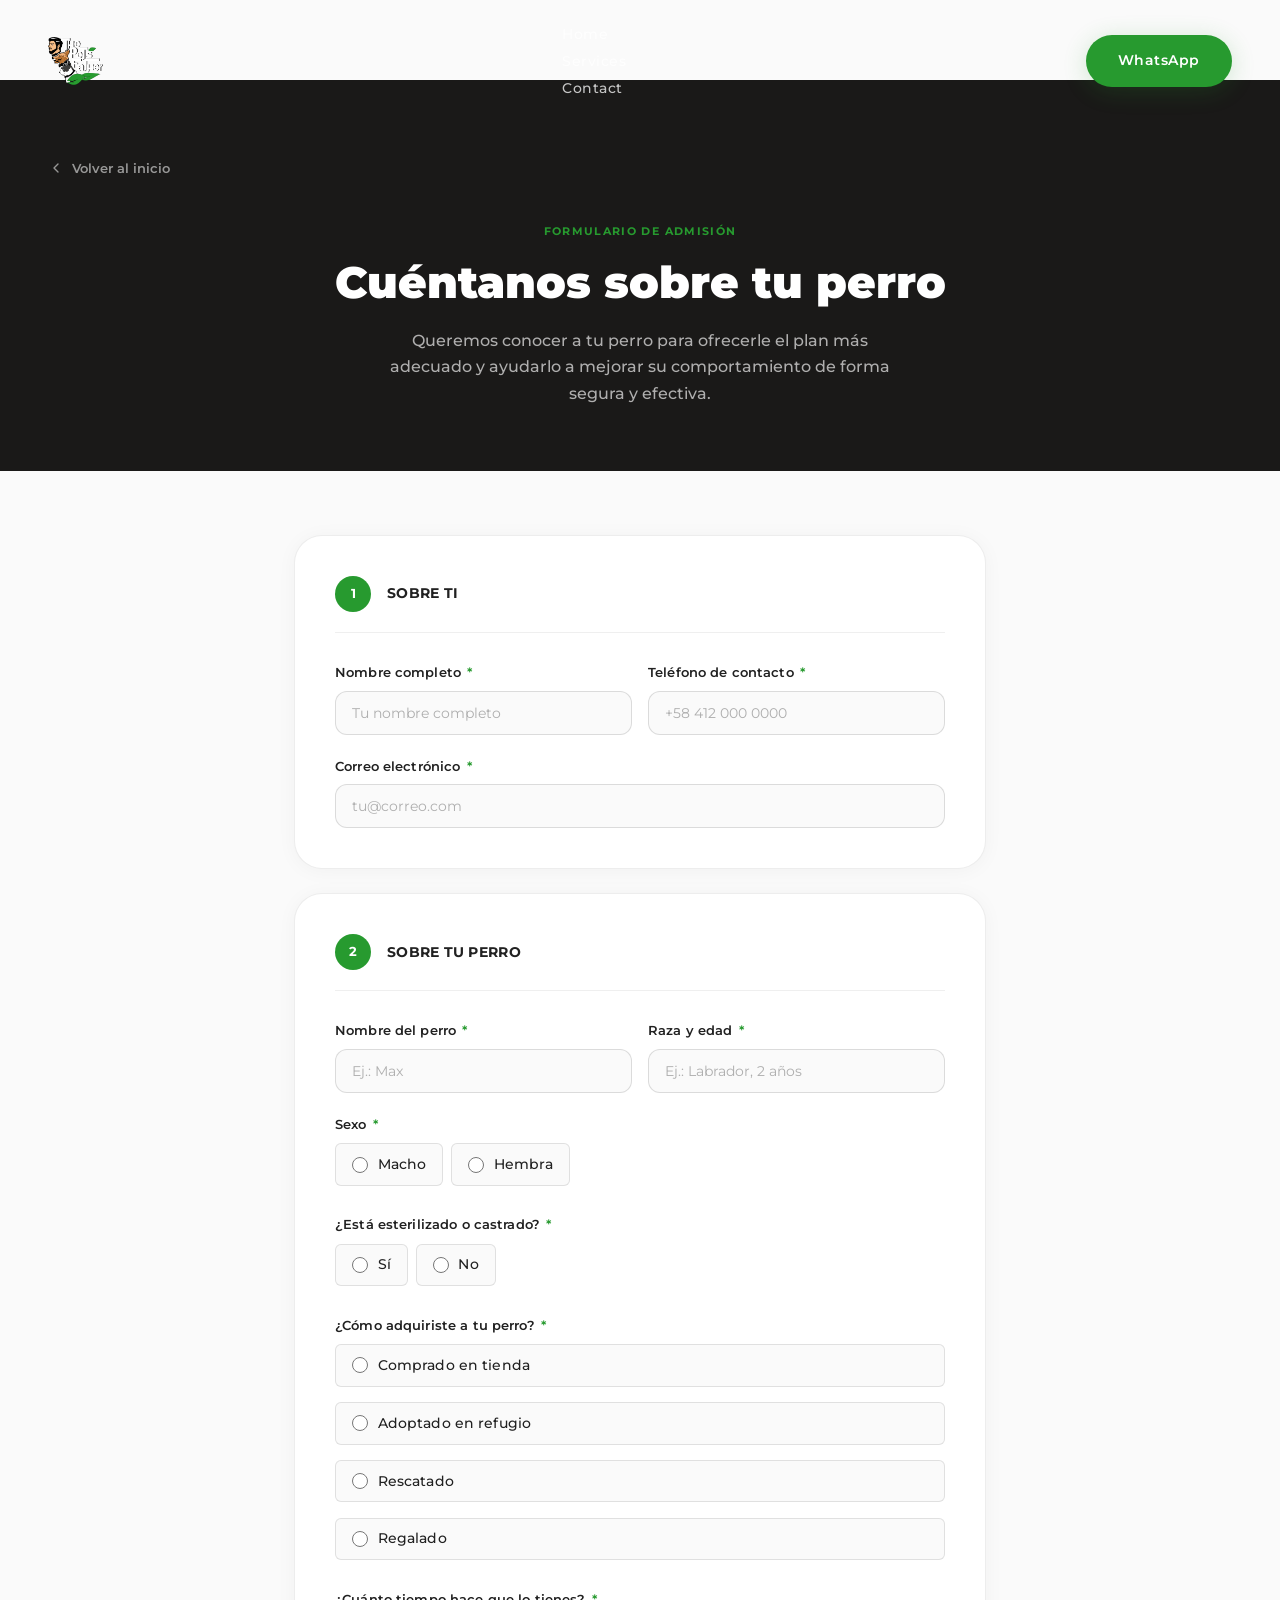
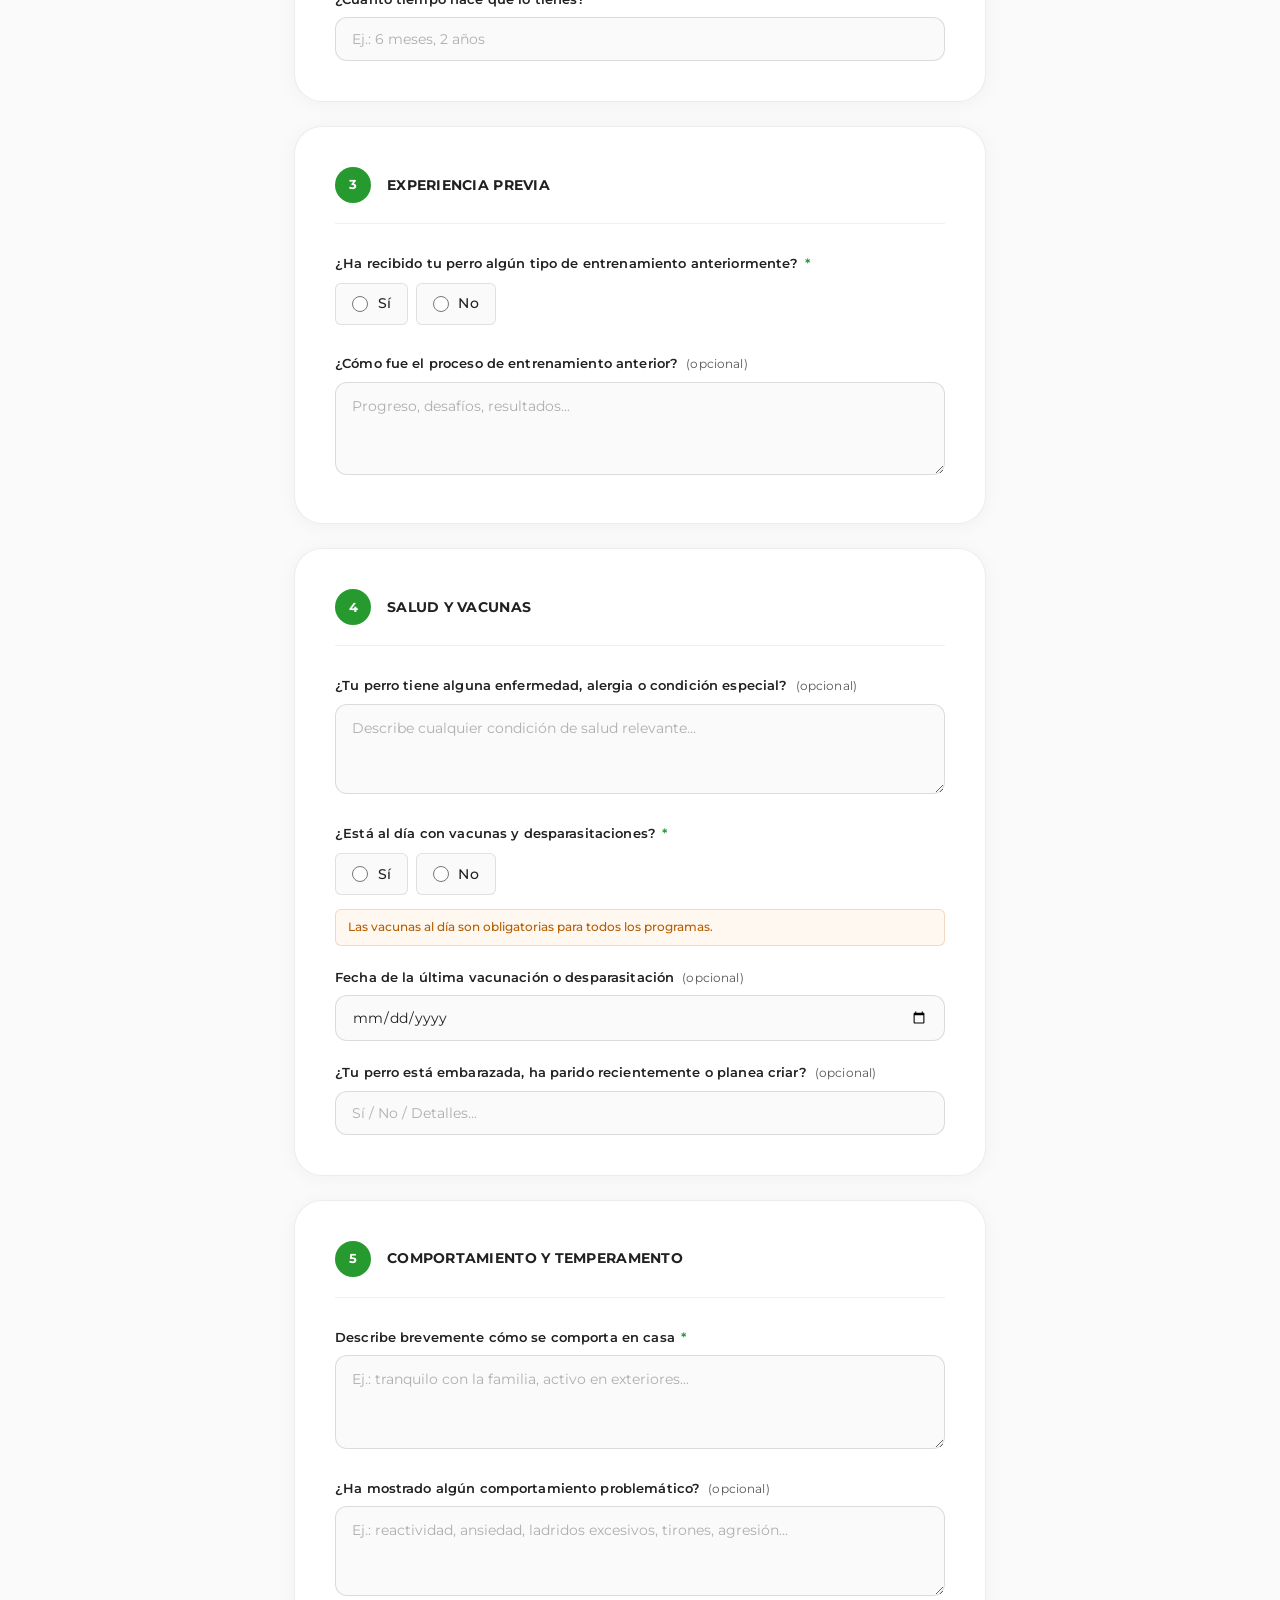
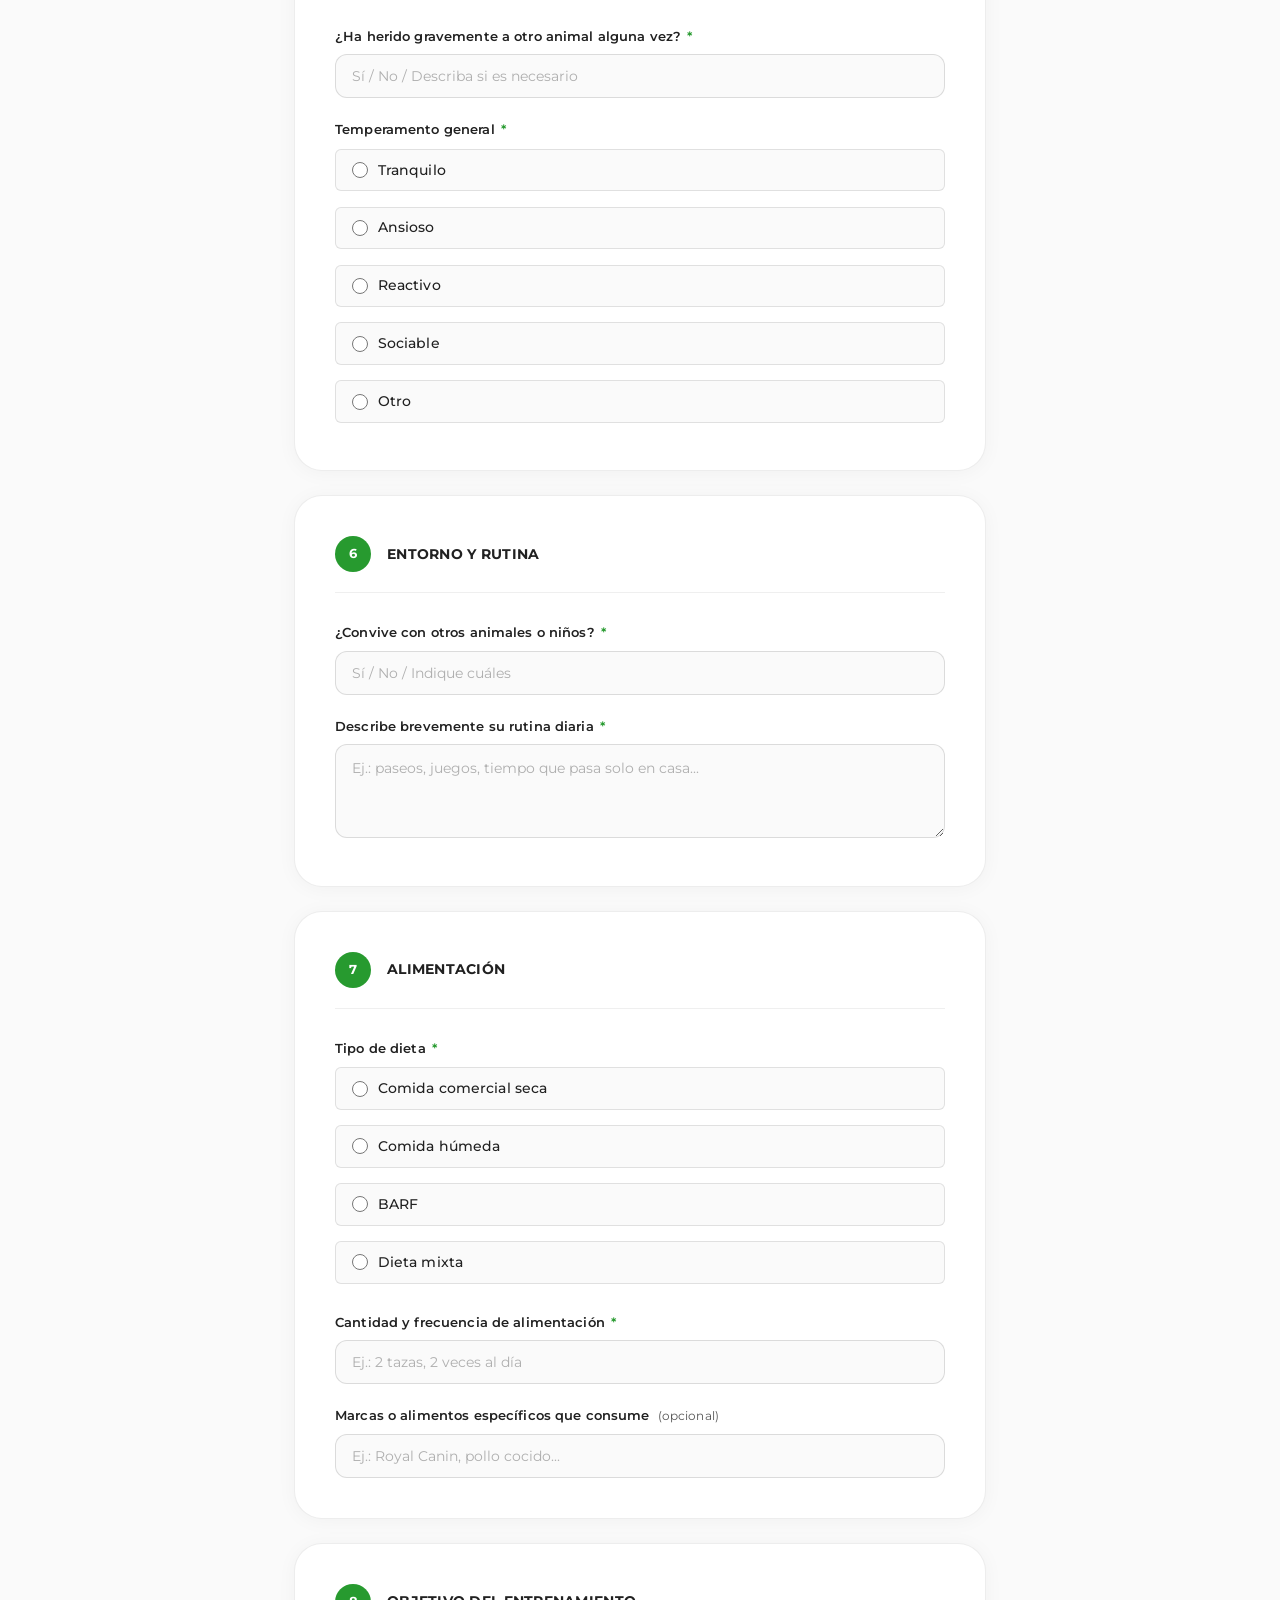
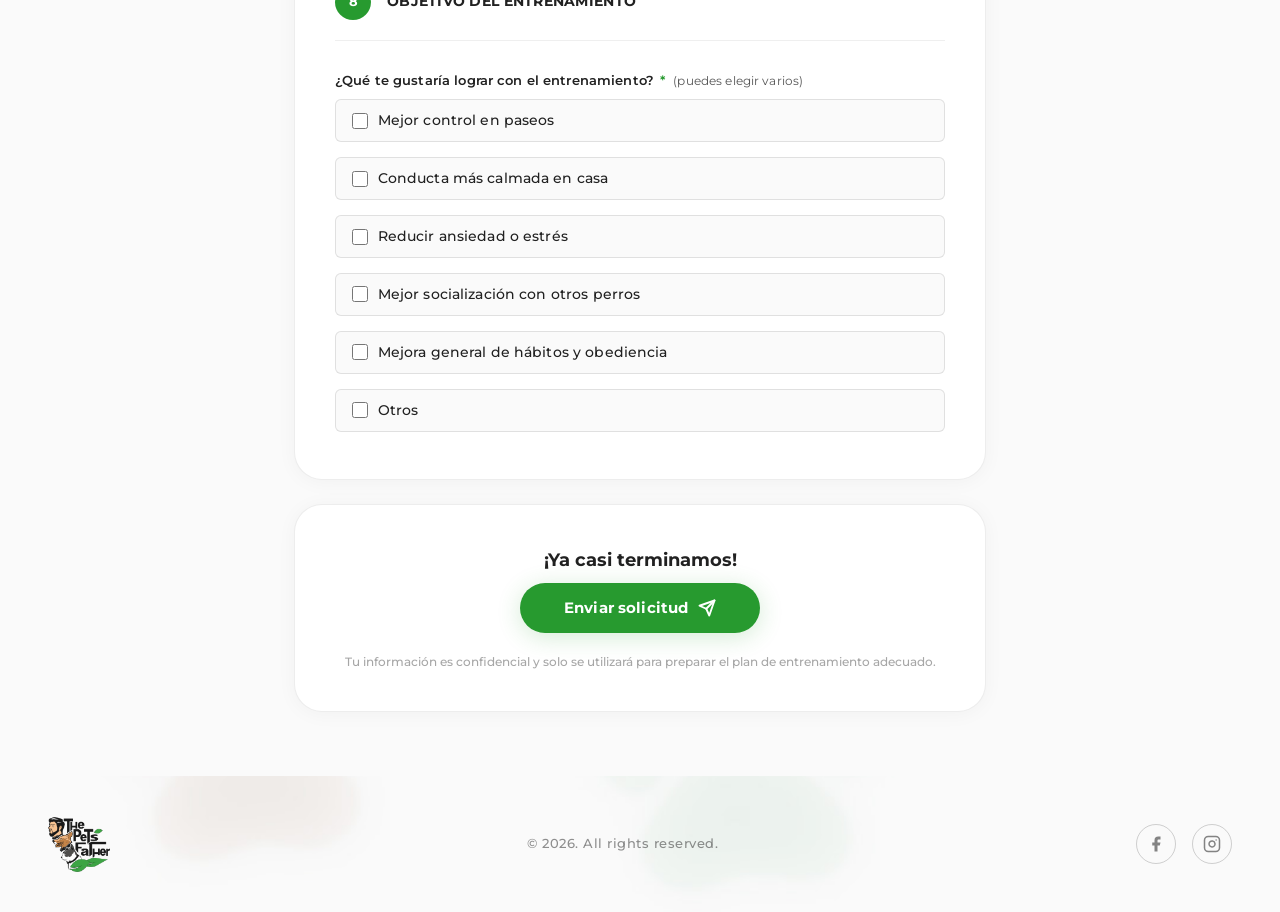
==== commit f651099b: "v4.9" ====
--- a/formulario.html
+++ b/formulario.html
@@ -872,7 +872,6 @@
             <!-- Submit -->
             <div class="form-submit">
               <p class="form-submit__title">¡Ya casi terminamos!</p>
-              <p class="form-submit__desc">Revisaremos tu solicitud y nos pondremos en contacto contigo a la brevedad para diseñar el mejor plan para tu perro.</p>
               <button type="submit" class="btn--submit">
                 Enviar solicitud
                 <svg width="18" height="18" viewBox="0 0 24 24" fill="none" stroke="currentColor" stroke-width="2.5" stroke-linecap="round" stroke-linejoin="round" aria-hidden="true"><line x1="22" y1="2" x2="11" y2="13"/><polygon points="22 2 15 22 11 13 2 9 22 2"/></svg>
@@ -1009,9 +1008,8 @@
         body: JSON.stringify(payload)
       })
       .then(response => {
-        // Show success screen
-        document.getElementById('form-body').classList.add('submitted');
-        window.scrollTo({ top: 0, behavior: 'smooth' });
+        // Redirect to thank you page
+        window.location.href = 'gracias.html';
       })
       .catch(error => {
         console.error('Error:', error);
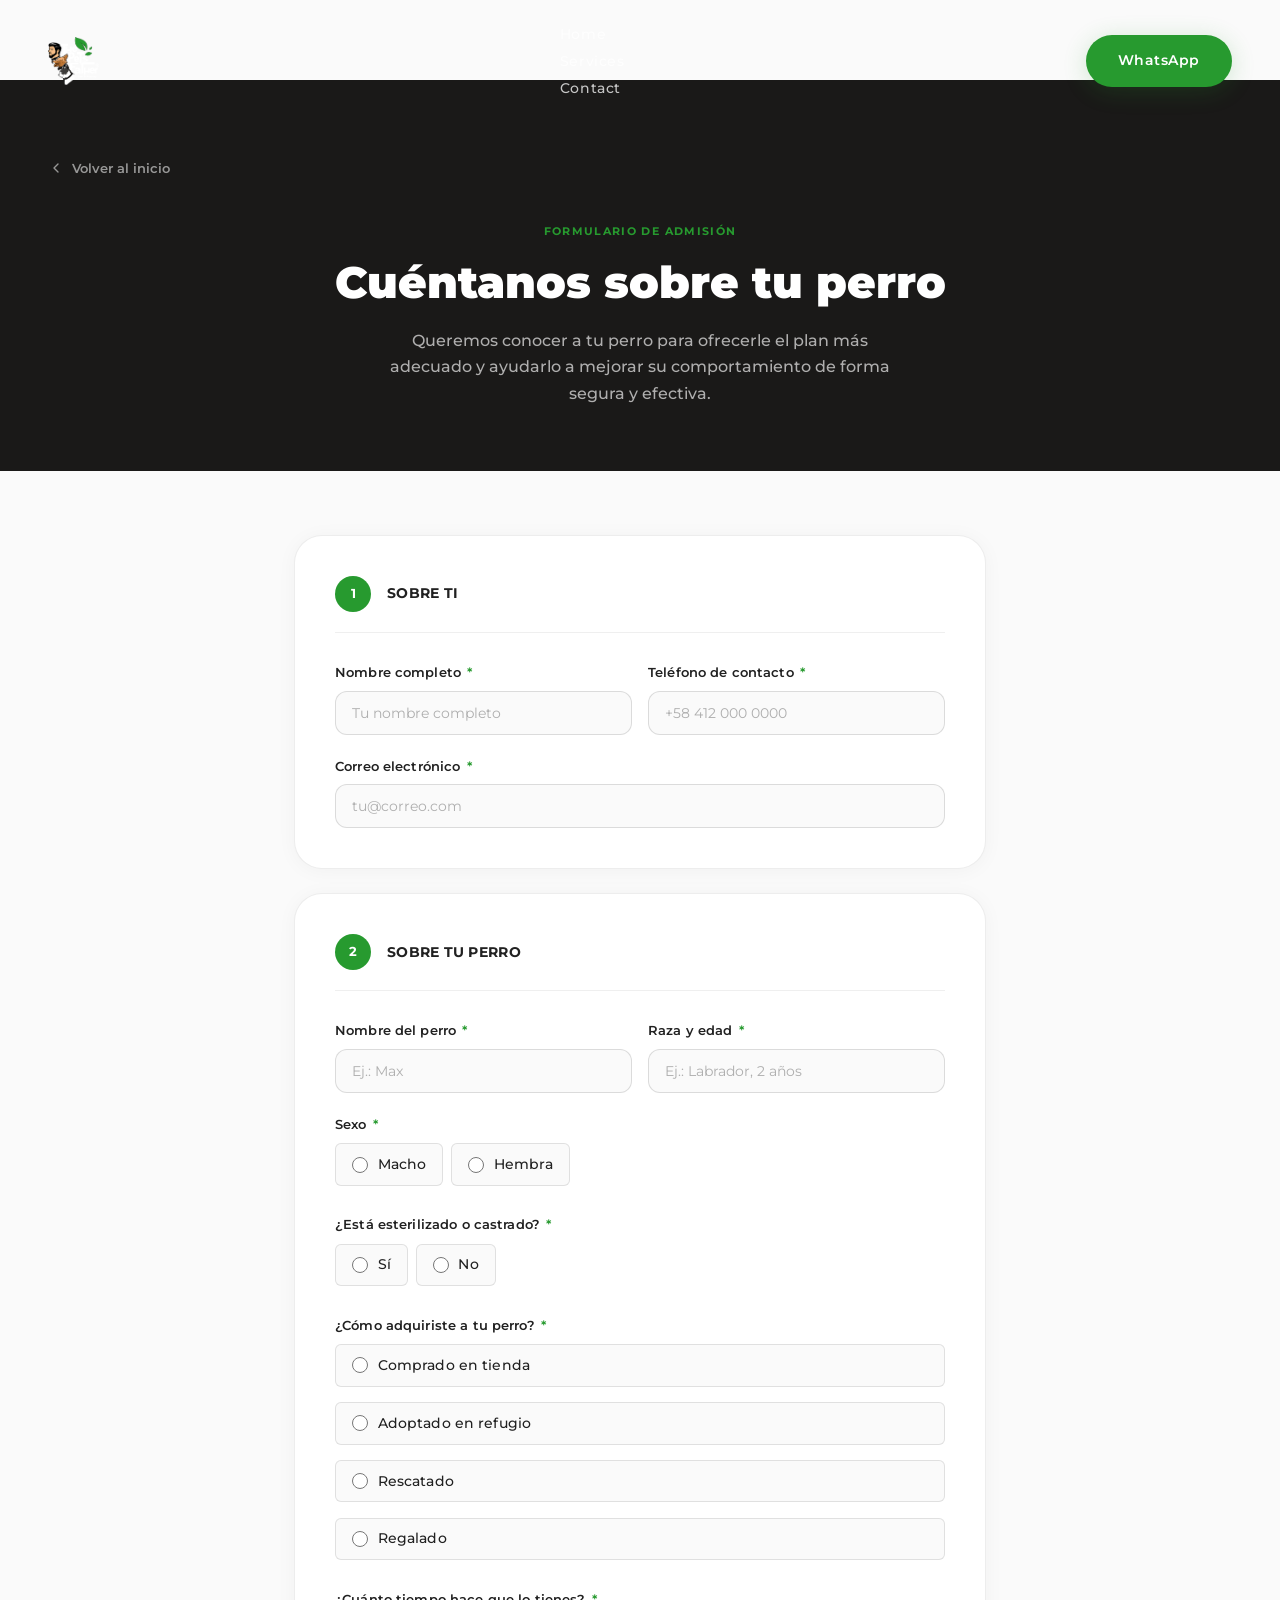
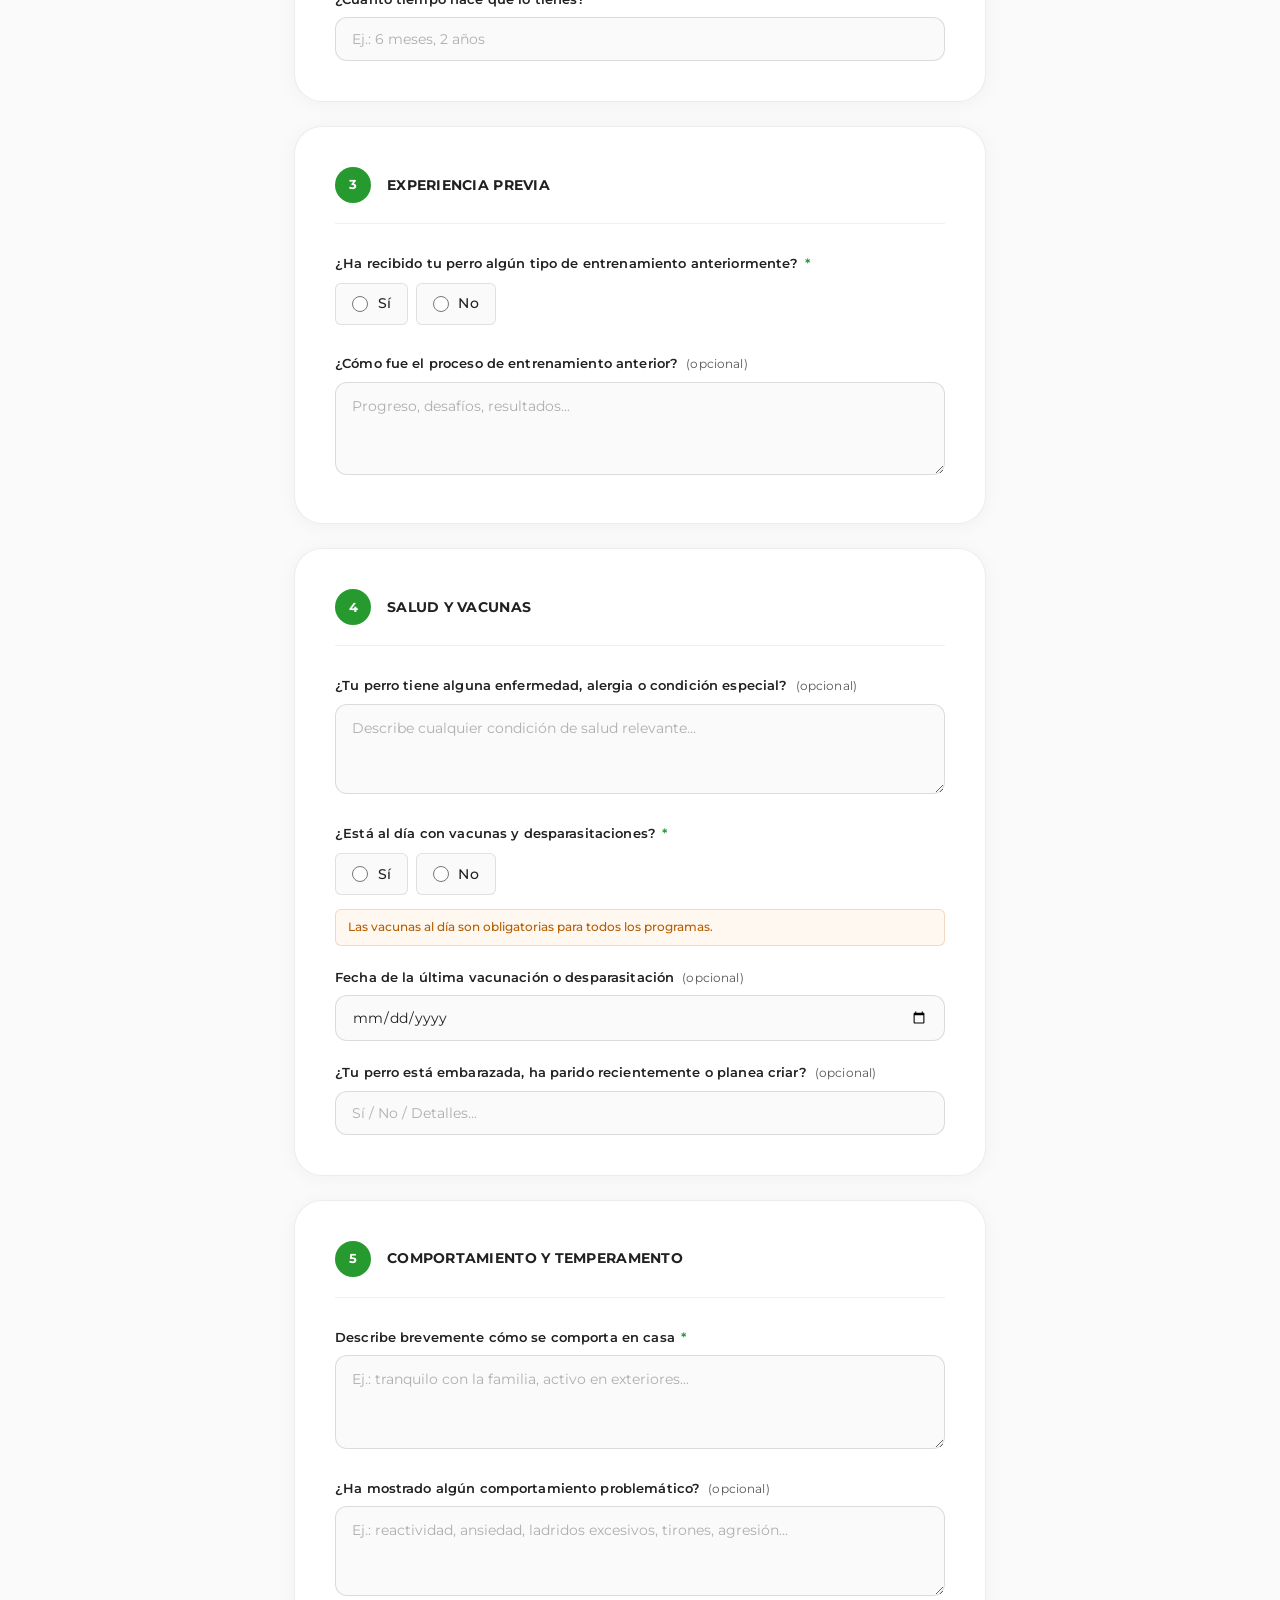
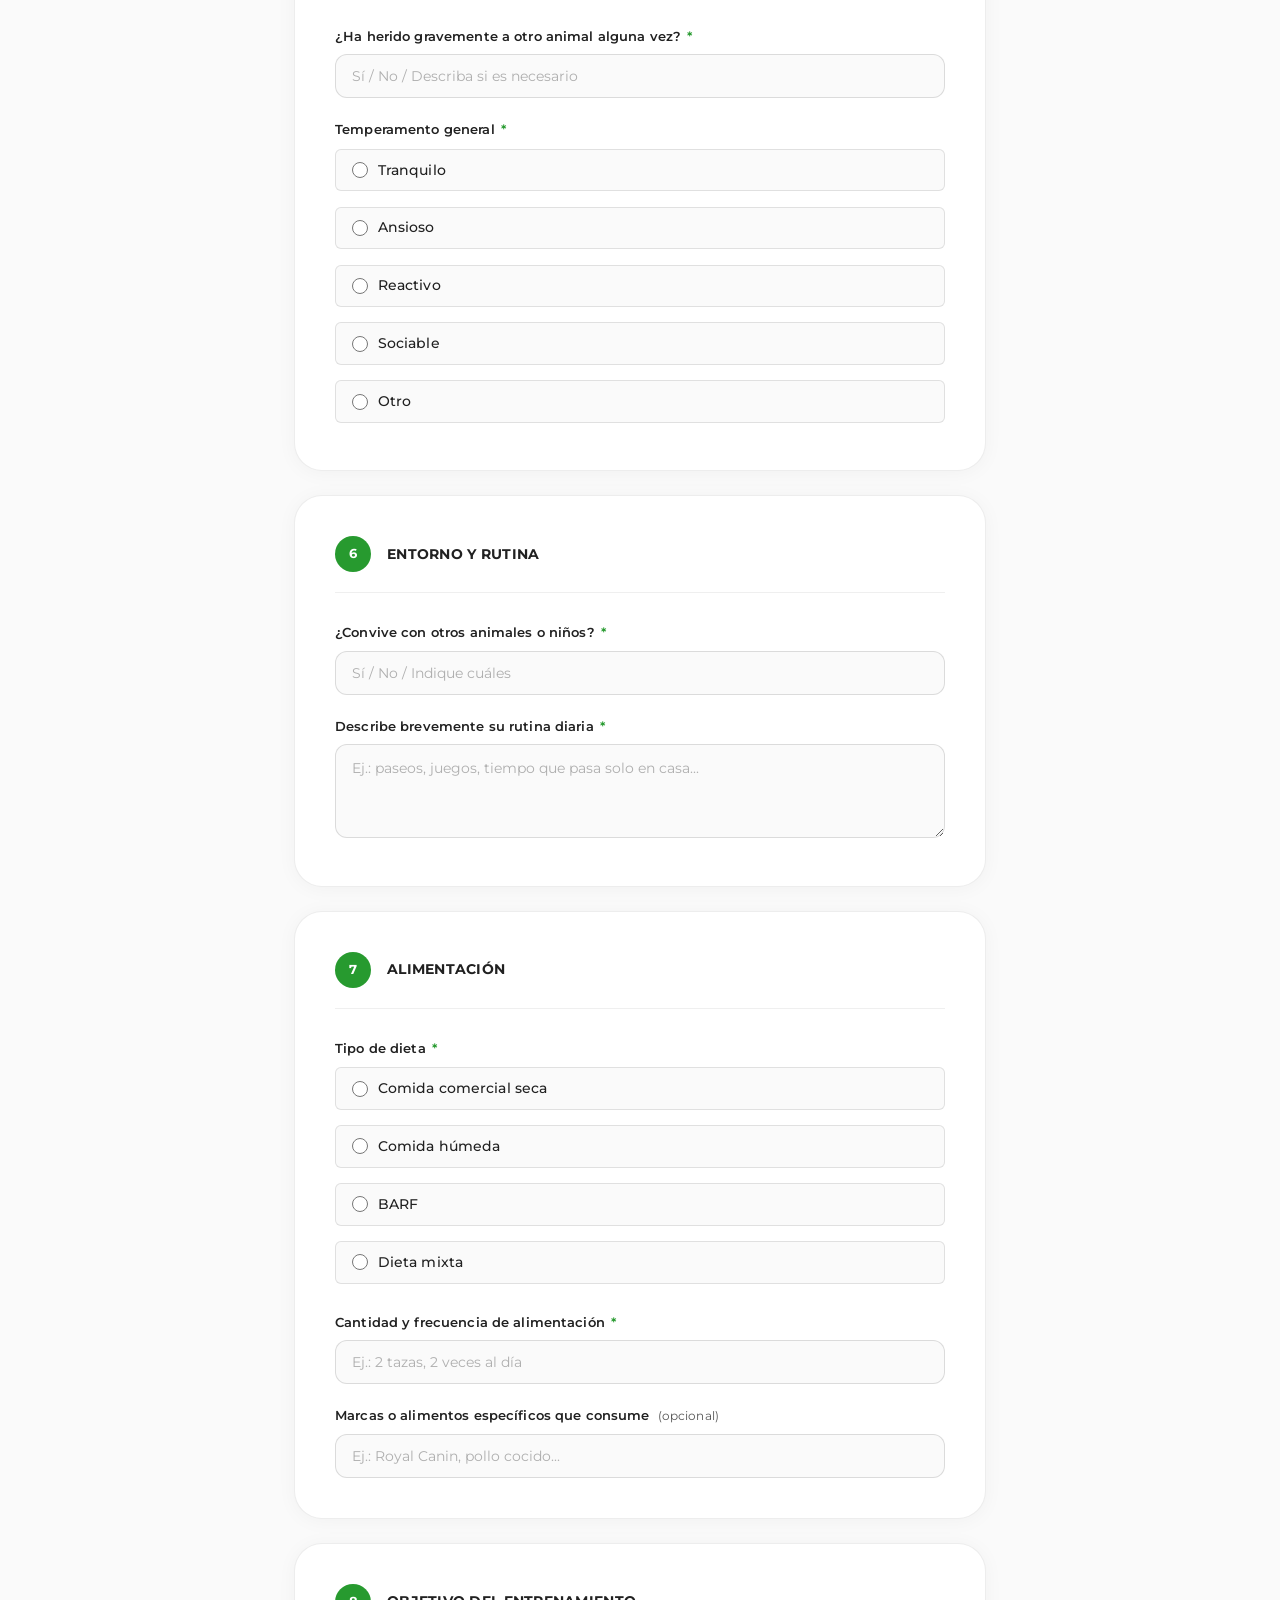
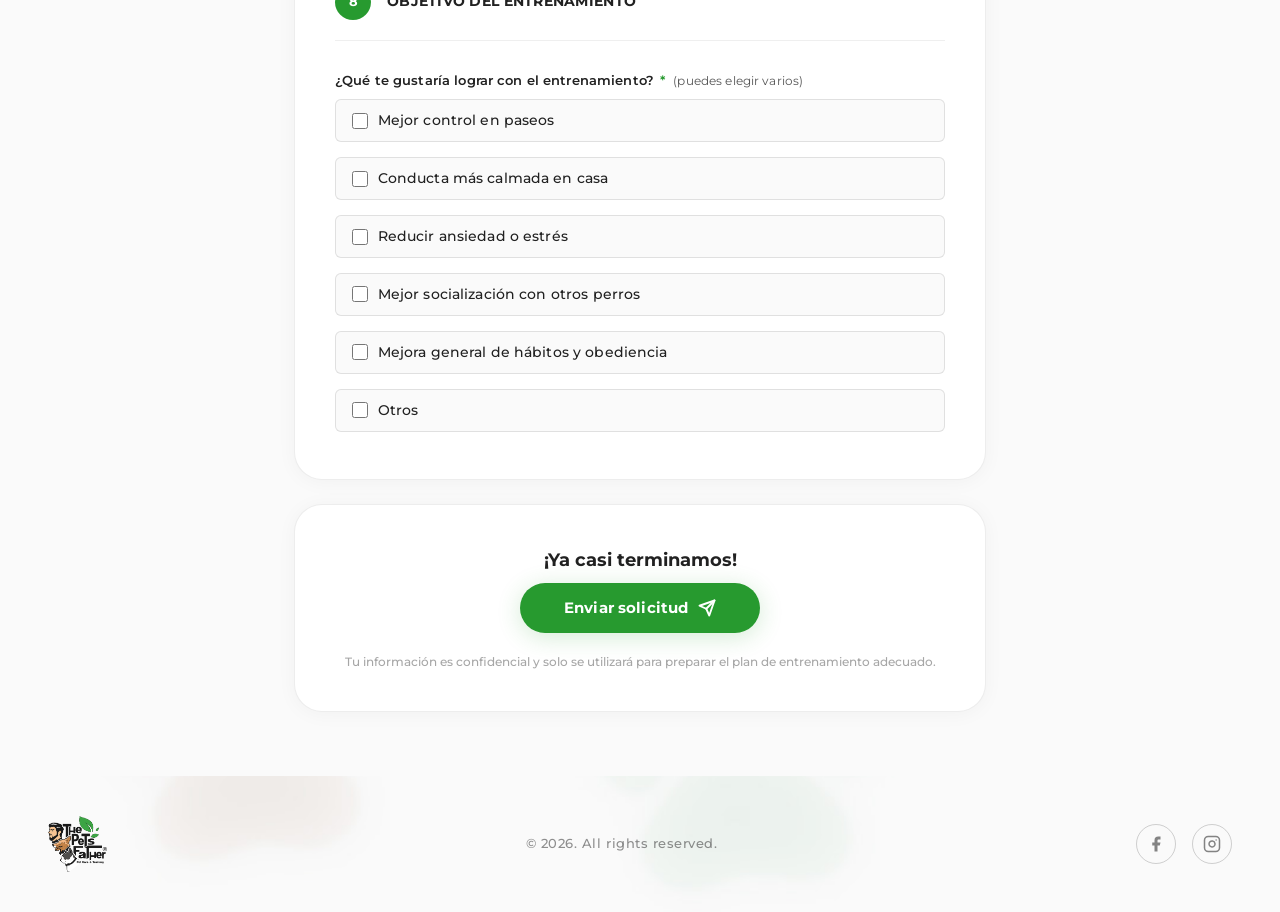
==== commit ccd1ac19: "v6.stripeTEST" ====
--- a/formulario.html
+++ b/formulario.html
@@ -8,7 +8,7 @@
   <link rel="preconnect" href="https://fonts.googleapis.com">
   <link rel="preconnect" href="https://fonts.gstatic.com" crossorigin>
   <link href="https://fonts.googleapis.com/css2?family=Montserrat:wght@400;500;600;700;900&display=swap" rel="stylesheet">
-  <link rel="stylesheet" href="css/styles.css">
+  <link rel="stylesheet" href="css/styles.css?v=20260325185616">
   <style>
     /* ── Form Page Specific Styles ── */
 
@@ -903,7 +903,7 @@
     </div>
   </footer>
 
-  <script src="js/main.js"></script>
+  <script src="js/main.js?v=20260325185616"></script>
   <script>
     // ── Conditional Fields ──
     function toggleConditional(trigger, targetId) {
--- a/css/styles.css
+++ b/css/styles.css
@@ -961,7 +961,7 @@
 .services__grid {
   display: grid;
   gap: var(--space-md);
-  margin-bottom: var(--space-xl);
+  margin-bottom: var(--space-lg);
 }
 
 .service-card {
@@ -1032,9 +1032,15 @@
 
 .service-card__actions {
   display: flex;
-  align-items: center;
-  flex-wrap: wrap;
-  gap: var(--space-sm);
+  flex-direction: column;
+  align-items: center;
+  gap: 0.75rem;
+}
+
+.service-card__actions .btn {
+  width: 100%;
+  justify-content: center;
+  text-align: center;
 }
 
 .service-card__link {
@@ -1054,6 +1060,18 @@
 .service-card__link svg {
   width: 14px;
   height: 14px;
+}
+
+.service-card__price {
+  font-size: 0.9rem;
+  color: var(--color-text-light);
+  margin: 0.25rem 0 0.75rem;
+}
+
+.service-card__price strong {
+  font-size: 1.1rem;
+  font-weight: 800;
+  color: var(--color-green);
 }
 
 /* Grooming featured block */
